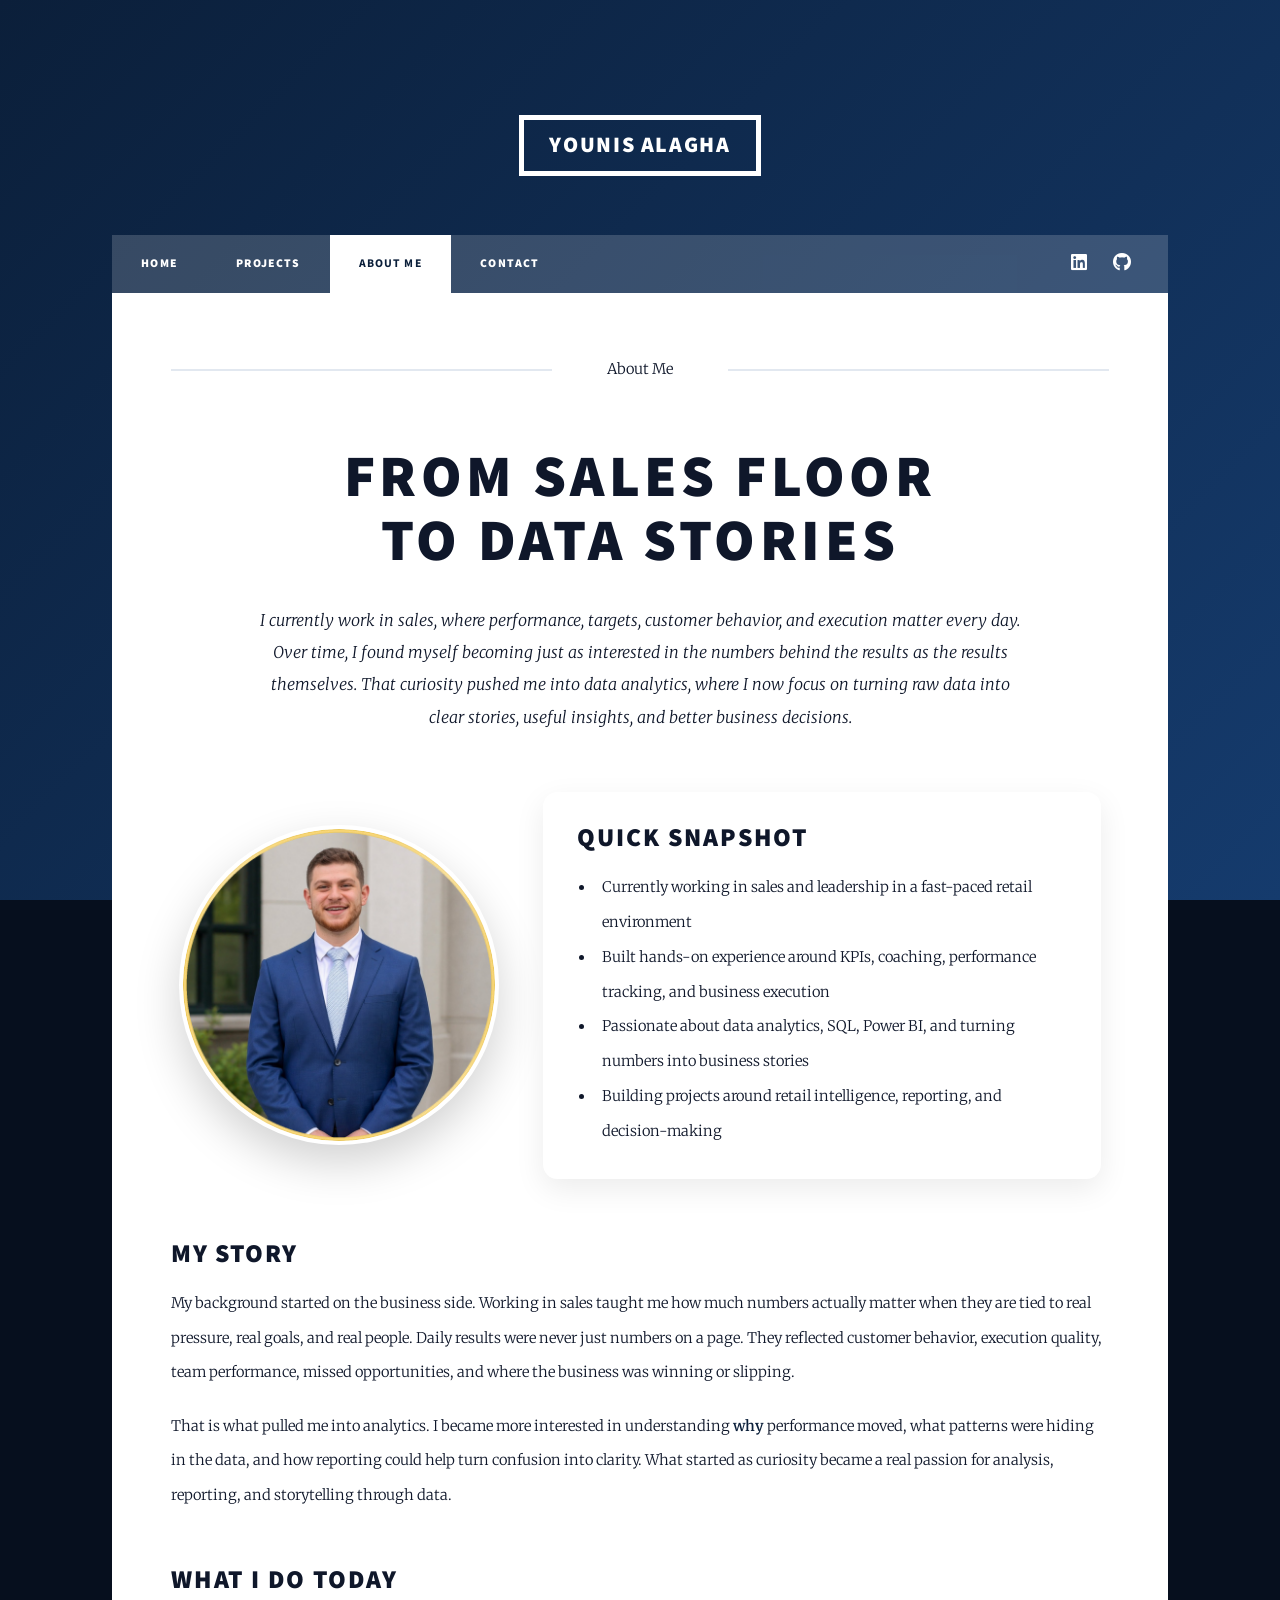
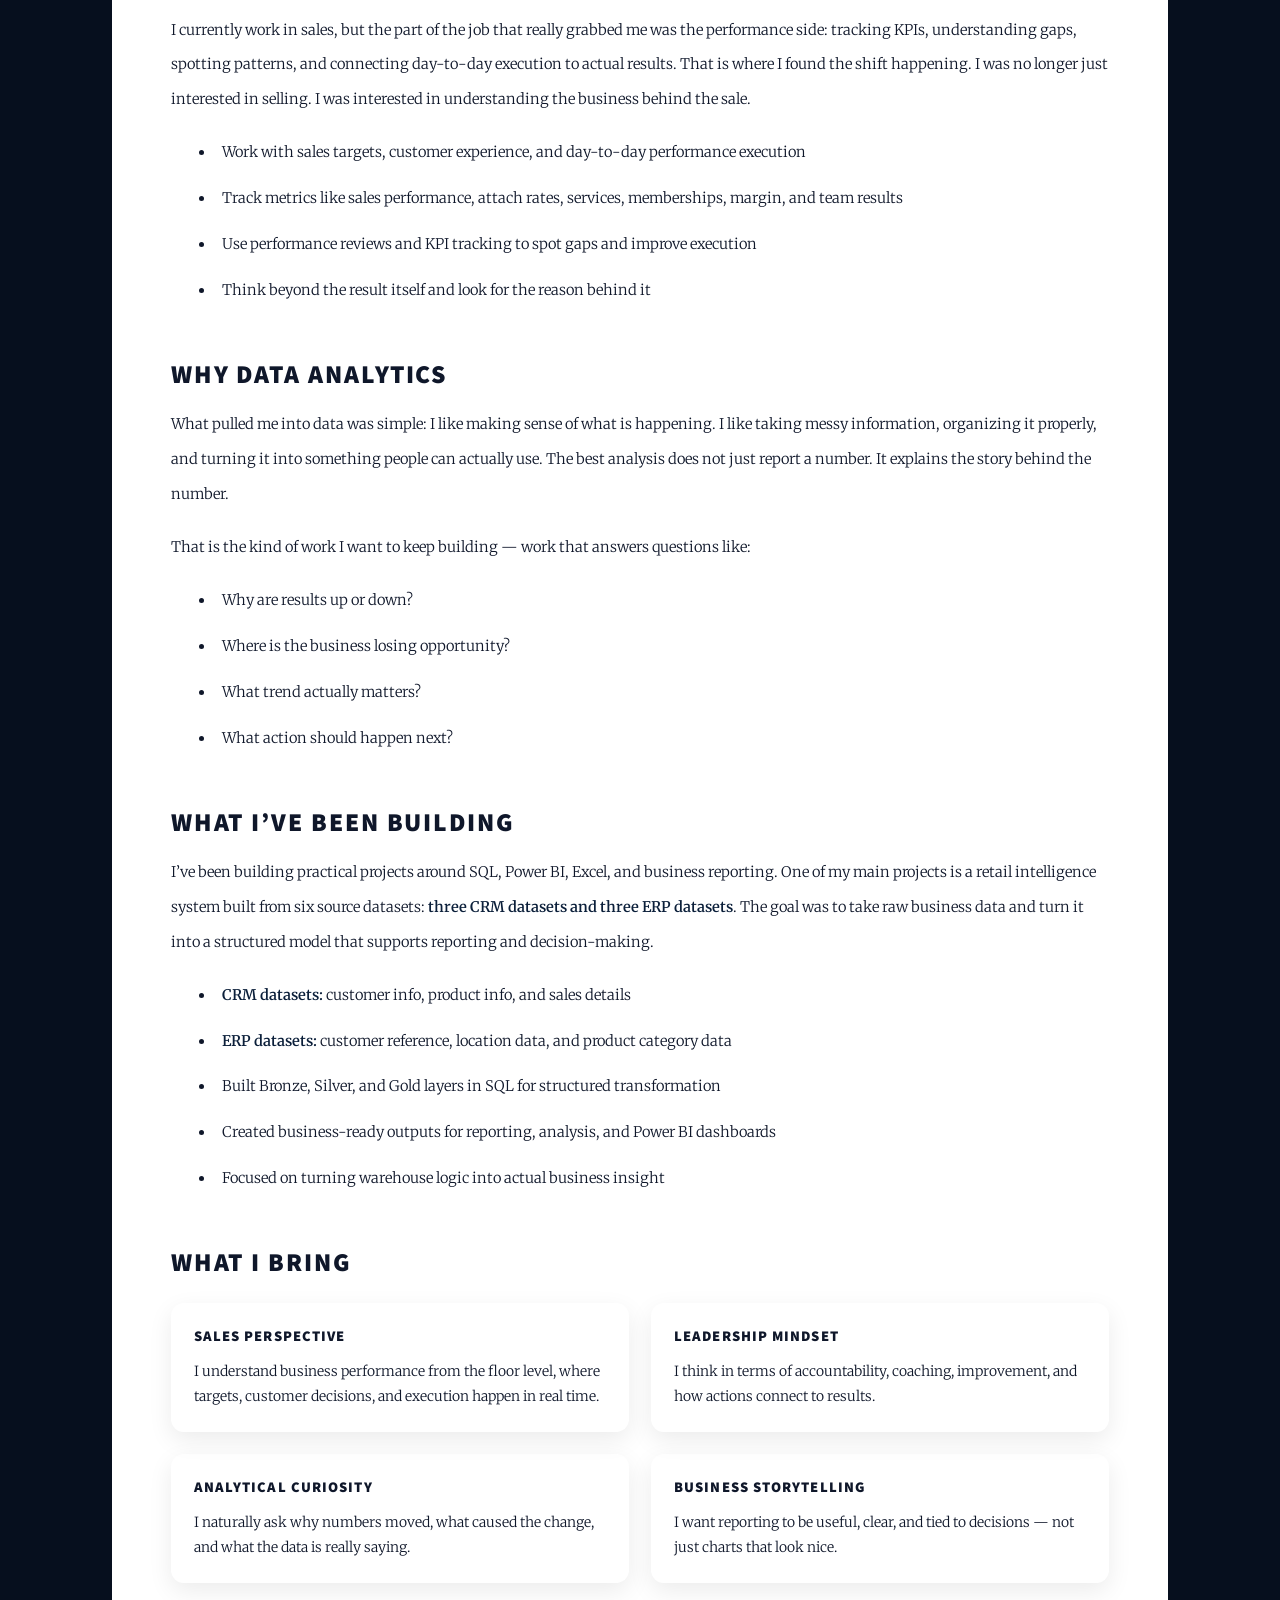
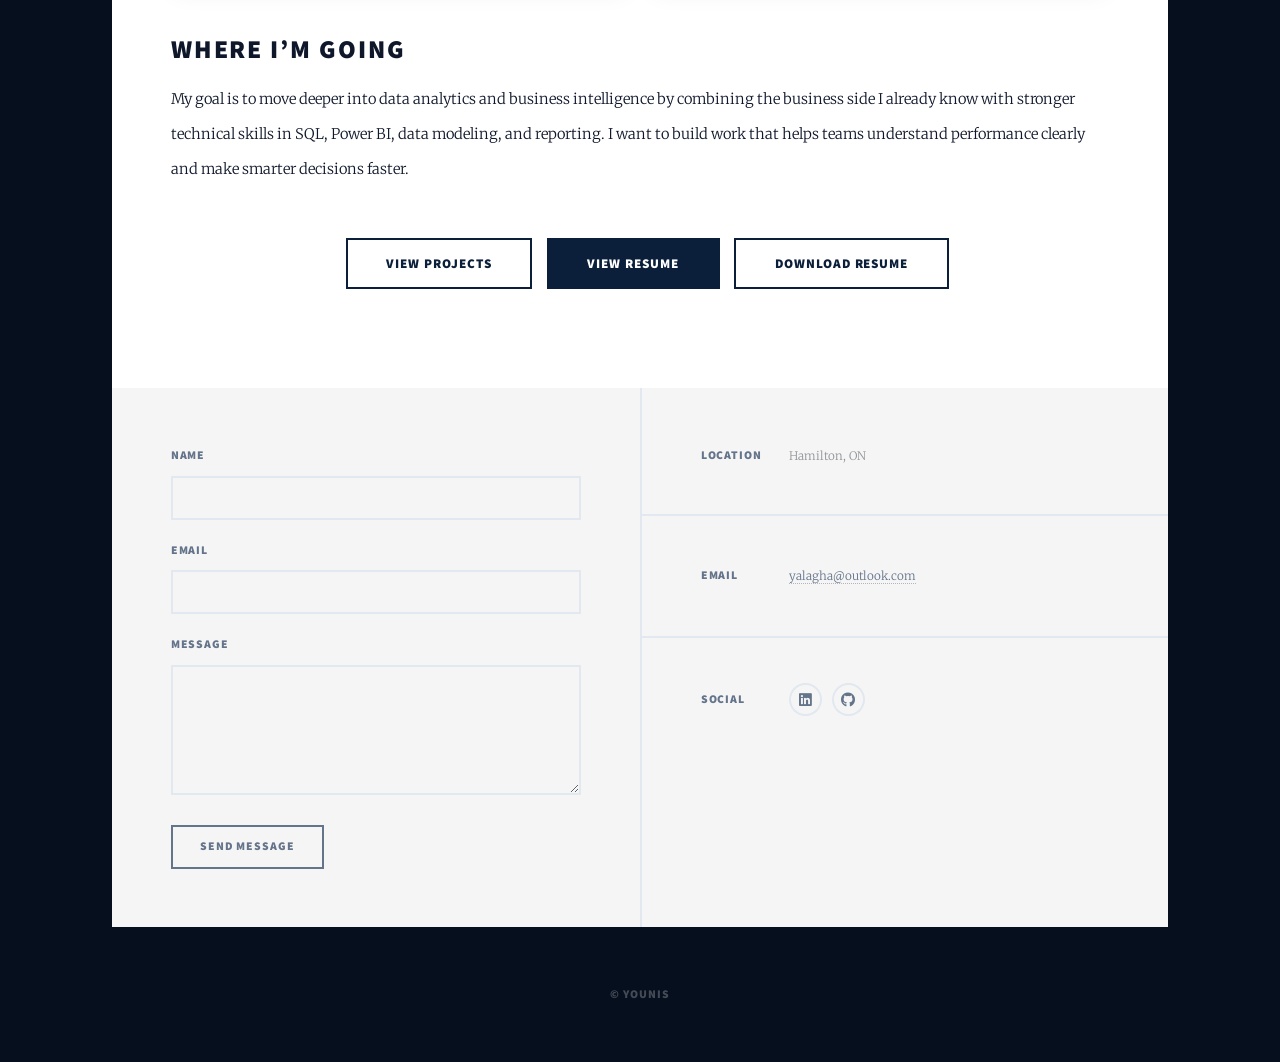
==== AboutMe.html @ 38b33bf0 "Add files via upload" ====
<!DOCTYPE HTML>
<html>
	<head>
		<title>About Me | Younis</title>
		<meta charset="utf-8" />
		<meta name="viewport" content="width=device-width, initial-scale=1, user-scalable=no" />
		<meta
			name="description"
			content="About Younis - sales professional and aspiring data analyst focused on turning business data into clear stories, insights, and decisions through SQL, Power BI, and Excel."
		/>
		<link rel="stylesheet" href="assets/css/main.css" />
		<noscript><link rel="stylesheet" href="assets/css/noscript.css" /></noscript>
	</head>
	<body class="is-preload">

		<div id="wrapper">

			<!-- Header -->
			<header id="header">
				<a href="index.html" class="logo">Younis Alagha</a>
			</header>

			<!-- Nav -->
			<nav id="nav">
				<ul class="links">
					<li><a href="index.html">Home</a></li>
					<li><a href="index.html#projects">Projects</a></li>
					<li class="active"><a href="AboutMe.html">About Me</a></li>
					<li><a href="elements.html">Contact</a></li>
				</ul>
				<ul class="icons">
					<li>
						<a href="https://www.linkedin.com/in/younis-alagha-60159526b" class="icon brands fa-linkedin" target="_blank" rel="noopener noreferrer">
							<span class="label">LinkedIn</span>
						</a>
					</li>
					<li>
						<a href="https://github.com/younis-alagha" class="icon brands fa-github" target="_blank" rel="noopener noreferrer">
							<span class="label">GitHub</span>
						</a>
					</li>
				</ul>
			</nav>

			<!-- Main -->
			<div id="main">

				<section class="post about-page">
					<header class="major">
						<span class="date">About Me</span>
						<h1>From Sales Floor<br /> to Data Stories</h1>
						<p>
							I currently work in sales, where performance, targets, customer behavior, and execution matter every day.
							Over time, I found myself becoming just as interested in the numbers behind the results as the results themselves.
							That curiosity pushed me into data analytics, where I now focus on turning raw data into clear stories, useful insights, and better business decisions.
						</p>
					</header>

					<div class="about-hero">
						<div class="about-photo">
							<img src="images/Personal.png" alt="Portrait of Younis" />
						</div>
						<div class="about-intro-card">
							<h2>Quick Snapshot</h2>
							<ul>
								<li>Currently working in sales and leadership in a fast-paced retail environment</li>
								<li>Built hands-on experience around KPIs, coaching, performance tracking, and business execution</li>
								<li>Passionate about data analytics, SQL, Power BI, and turning numbers into business stories</li>
								<li>Building projects around retail intelligence, reporting, and decision-making</li>
							</ul>
						</div>
					</div>

					<div class="project-content">

						<section class="about-section">
							<h2>My Story</h2>
							<p>
								My background started on the business side. Working in sales taught me how much numbers actually matter when they are tied to real pressure,
								real goals, and real people. Daily results were never just numbers on a page. They reflected customer behavior, execution quality,
								team performance, missed opportunities, and where the business was winning or slipping.
							</p>
							<p>
								That is what pulled me into analytics. I became more interested in understanding <strong>why</strong> performance moved,
								what patterns were hiding in the data, and how reporting could help turn confusion into clarity.
								What started as curiosity became a real passion for analysis, reporting, and storytelling through data.
							</p>
						</section>

						<section class="about-section">
							<h2>What I Do Today</h2>
							<p>
								I currently work in sales, but the part of the job that really grabbed me was the performance side:
								tracking KPIs, understanding gaps, spotting patterns, and connecting day-to-day execution to actual results.
								That is where I found the shift happening. I was no longer just interested in selling. I was interested in understanding the business behind the sale.
							</p>
							<ul>
								<li>Work with sales targets, customer experience, and day-to-day performance execution</li>
								<li>Track metrics like sales performance, attach rates, services, memberships, margin, and team results</li>
								<li>Use performance reviews and KPI tracking to spot gaps and improve execution</li>
								<li>Think beyond the result itself and look for the reason behind it</li>
							</ul>
						</section>

						<section class="about-section">
							<h2>Why Data Analytics</h2>
							<p>
								What pulled me into data was simple: I like making sense of what is happening.
								I like taking messy information, organizing it properly, and turning it into something people can actually use.
								The best analysis does not just report a number. It explains the story behind the number.
							</p>
							<p>
								That is the kind of work I want to keep building — work that answers questions like:
							</p>
							<ul>
								<li>Why are results up or down?</li>
								<li>Where is the business losing opportunity?</li>
								<li>What trend actually matters?</li>
								<li>What action should happen next?</li>
							</ul>
						</section>

						<section class="about-section">
							<h2>What I’ve Been Building</h2>
							<p>
								I’ve been building practical projects around SQL, Power BI, Excel, and business reporting.
								One of my main projects is a retail intelligence system built from six source datasets:
								<strong>three CRM datasets and three ERP datasets</strong>.
								The goal was to take raw business data and turn it into a structured model that supports reporting and decision-making.
							</p>
							<ul>
								<li><strong>CRM datasets:</strong> customer info, product info, and sales details</li>
								<li><strong>ERP datasets:</strong> customer reference, location data, and product category data</li>
								<li>Built Bronze, Silver, and Gold layers in SQL for structured transformation</li>
								<li>Created business-ready outputs for reporting, analysis, and Power BI dashboards</li>
								<li>Focused on turning warehouse logic into actual business insight</li>
							</ul>
						</section>

						<section class="about-section">
							<h2>What I Bring</h2>
							<div class="about-grid">
								<div class="about-card">
									<h3>Sales Perspective</h3>
									<p>
										I understand business performance from the floor level, where targets, customer decisions, and execution happen in real time.
									</p>
								</div>
								<div class="about-card">
									<h3>Leadership Mindset</h3>
									<p>
										I think in terms of accountability, coaching, improvement, and how actions connect to results.
									</p>
								</div>
								<div class="about-card">
									<h3>Analytical Curiosity</h3>
									<p>
										I naturally ask why numbers moved, what caused the change, and what the data is really saying.
									</p>
								</div>
								<div class="about-card">
									<h3>Business Storytelling</h3>
									<p>
										I want reporting to be useful, clear, and tied to decisions — not just charts that look nice.
									</p>
								</div>
							</div>
						</section>

						<section class="about-section">
							<h2>Where I’m Going</h2>
							<p>
								My goal is to move deeper into data analytics and business intelligence by combining the business side I already know with stronger technical skills in SQL,
								Power BI, data modeling, and reporting. I want to build work that helps teams understand performance clearly and make smarter decisions faster.
							</p>
						</section>

						<ul class="actions special">
							<li><a href="index.html#projects" class="button large">View Projects</a></li>
							<li><a href="assets/Younis Alagha Resume.pdf" class="button large primary" target="_blank" rel="noopener noreferrer">View Resume</a></li>
							<li><a href="assets/Younis Alagha Resume.pdf" class="button large" download="Younis Alagha Resume.pdf">Download Resume</a></li>
						</ul>
					</div>
				</section>

			</div>

			<!-- Footer -->
			<footer id="footer">
				<section>
					<form method="post" action="https://formspree.io/f/mkoqkweq">
						<div class="fields">
							<div class="field">
								<label for="name">Name</label>
								<input type="text" name="name" id="name" required />
							</div>
							<div class="field">
								<label for="email">Email</label>
								<input type="email" name="email" id="email" required />
							</div>
							<div class="field">
								<label for="message">Message</label>
								<textarea name="message" id="message" rows="3" required></textarea>
							</div>
						</div>
						<ul class="actions">
							<li><input type="submit" value="Send Message" /></li>
						</ul>
					</form>
				</section>

				<section class="split contact">
					<section class="alt">
						<h3>Location</h3>
						<p>Hamilton, ON</p>
					</section>
					<section>
						<h3>Email</h3>
						<p><a href="mailto:yalagha@outlook.com">yalagha@outlook.com</a></p>
					</section>
					<section>
						<h3>Social</h3>
						<ul class="icons alt">
							<li>
								<a href="https://www.linkedin.com/in/younis-alagha-60159526b" class="icon brands alt fa-linkedin" target="_blank" rel="noopener noreferrer">
									<span class="label">LinkedIn</span>
								</a>
							</li>
							<li>
								<a href="https://github.com/younis-alagha" class="icon brands alt fa-github" target="_blank" rel="noopener noreferrer">
									<span class="label">GitHub</span>
								</a>
							</li>
						</ul>
					</section>
				</section>
			</footer>

			<div id="copyright">
				<ul><li>&copy; Younis</li></ul>
			</div>

		</div>

		<script src="assets/js/jquery.min.js"></script>
		<script src="assets/js/jquery.scrollex.min.js"></script>
		<script src="assets/js/jquery.scrolly.min.js"></script>
		<script src="assets/js/browser.min.js"></script>
		<script src="assets/js/breakpoints.min.js"></script>
		<script src="assets/js/util.js"></script>
		<script src="assets/js/main.js"></script>

	</body>
</html
---- assets/css/main.css ----
@import url(fontawesome-all.min.css);
@import url("https://fonts.googleapis.com/css?family=Merriweather:300,700,300italic,700italic|Source+Sans+Pro:900");

/*
	Massively by HTML5 UP
	html5up.net | @ajlkn
	Free for personal and commercial use under the CCA 3.0 license (html5up.net/license)
*/

html, body, div, span, applet, object,
iframe, h1, h2, h3, h4, h5, h6, p, blockquote,
pre, a, abbr, acronym, address, big, cite,
code, del, dfn, em, img, ins, kbd, q, s, samp,
small, strike, strong, sub, sup, tt, var, b,
u, i, center, dl, dt, dd, ol, ul, li, fieldset,
form, label, legend, table, caption, tbody,
tfoot, thead, tr, th, td, article, aside,
canvas, details, embed, figure, figcaption,
footer, header, hgroup, menu, nav, output, ruby,
section, summary, time, mark, audio, video {
	margin: 0;
	padding: 0;
	border: 0;
	font-size: 100%;
	font: inherit;
	vertical-align: baseline;}

article, aside, details, figcaption, figure,
footer, header, hgroup, menu, nav, section {
	display: block;}

body {
	line-height: 1;
}

ol, ul {
	list-style: none;
}

blockquote, q {
	quotes: none;
}

	blockquote:before, blockquote:after, q:before, q:after {
		content: '';
		content: none;
	}

table {
	border-collapse: collapse;
	border-spacing: 0;
}

body {
	-webkit-text-size-adjust: none;
}

mark {
	background-color: transparent;
	color: inherit;
}

input::-moz-focus-inner {
	border: 0;
	padding: 0;
}

input, select, textarea {
	-moz-appearance: none;
	-webkit-appearance: none;
	-ms-appearance: none;
	appearance: none;
}

/* Basic */

	@-ms-viewport {
		width: device-width;
	}

	body {
		-ms-overflow-style: scrollbar;
	}

	@media screen and (max-width: 480px) {

		html, body {
			min-width: 320px;
		}

	}

	html {
		box-sizing: border-box;
	}

	*, *:before, *:after {
		box-sizing: inherit;
	}

	body {
		background-color: #060f1e;
	}

		body.is-preload *, body.is-preload *:before, body.is-preload *:after {
			-moz-animation: none !important;
			-webkit-animation: none !important;
			-ms-animation: none !important;
			animation: none !important;
			-moz-transition: none !important;
			-webkit-transition: none !important;
			-ms-transition: none !important;
			transition: none !important;
		}

/* Type */

	html {
		font-size: 16pt;
	}

		@media screen and (max-width: 1680px) {

			html {
				font-size: 12pt;
			}

		}

		@media screen and (max-width: 1280px) {

			html {
				font-size: 11pt;
			}

		}

		@media screen and (max-width: 360px) {

			html {
				font-size: 10pt;
			}

		}

	body {
		color: #0b1f3a;
	}

	body, input, select, textarea {
		font-family: "Merriweather", Georgia, serif;
		font-weight: 300;
		font-size: 1rem;
		line-height: 2.375;
	}

	a {
		-moz-transition: color 0.2s ease-in-out, background-color 0.2s ease-in-out, border-color 0.2s ease-in-out, box-shadow 0.2s ease-in-out;
		-webkit-transition: color 0.2s ease-in-out, background-color 0.2s ease-in-out, border-color 0.2s ease-in-out, box-shadow 0.2s ease-in-out;
		-ms-transition: color 0.2s ease-in-out, background-color 0.2s ease-in-out, border-color 0.2s ease-in-out, box-shadow 0.2s ease-in-out;
		transition: color 0.2s ease-in-out, background-color 0.2s ease-in-out, border-color 0.2s ease-in-out, box-shadow 0.2s ease-in-out;
		border-bottom: dotted 1px;
		text-decoration: none;
	}

		a:hover {
			border-bottom-color: transparent;
		}

	strong, b {
		font-weight: 600;
	}

	em, i {
		font-style: italic;
	}

	p {
		text-align: justify;
		margin: 0 0 2rem 0;
	}

	h1, h2, h3, h4, h5, h6 {
		font-family: "Source Sans Pro", Helvetica, sans-serif;
		font-weight: 900;
		line-height: 1.5;
		letter-spacing: 0.075em;
		text-transform: uppercase;
		margin: 0 0 1rem 0;
	}

		h1 a, h2 a, h3 a, h4 a, h5 a, h6 a {
			border-bottom: 0;
			color: inherit;
			text-decoration: none;
		}

	h1 {
		font-size: 4rem;
		line-height: 1.1;
		margin: 0 0 2rem 0;
	}

	h2 {
		font-size: 1.75rem;
		line-height: 1.3;
		margin: 0 0 1.5rem 0;
	}

	h3 {
		font-size: 1.25rem;
		margin: 0 0 1.5rem 0;
	}

	h4 {
		font-size: 1rem;
	}

	h5 {
		font-size: 0.9rem;
	}

	h6 {
		font-size: 0.8rem;
	}

	sub {
		font-size: 0.8rem;
		position: relative;
		top: 0.5rem;
	}

	sup {
		font-size: 0.8rem;
		position: relative;
		top: -0.5rem;
	}

	blockquote {
		border-left: solid 4px;
		font-style: italic;
		margin: 0 0 2rem 0;
		padding: 0.5rem 0 0.5rem 2rem;
	}

	code {
		border: solid 2px;
		font-family: "Courier New", monospace;
		font-size: 0.9rem;
		margin: 0 0.25rem;
		padding: 0.25rem 0.65rem;
	}

	pre {
		-webkit-overflow-scrolling: touch;
		font-family: "Courier New", monospace;
		font-size: 0.9rem;
		margin: 0 0 2rem 0;
	}

		pre code {
			display: block;
			line-height: 1.75;
			padding: 1rem 1.5rem;
			overflow-x: auto;
		}

	hr {
		border: 0;
		border-bottom: solid 2px;
		margin: 3rem 0;
	}

		hr.major {
			margin: 5rem 0;
		}

	.align-left {
		text-align: left;
	}

	.align-center {
		text-align: center;
	}

	.align-right {
		text-align: right;
	}

	input, select, textarea {
		color: #0b1f3a;
	}

	a {
		color: #0b1f3a;
		border-bottom-color: rgba(33, 41, 49, 0.5);
	}

		a:hover {
			border-bottom-color: transparent;
			color: #3a86ff !important;
		}

	strong, b {
		color: #0b1f3a;
	}

	h1, h2, h3, h4, h5, h6 {
		color: #0b1f3a;
	}

	blockquote {
		border-left-color: #e2e8f0;
	}

	code {
		background: rgba(220, 220, 220, 0.25);
		border-color: #e2e8f0;
	}

	hr {
		border-bottom-color: #e2e8f0;
	}

/* Row */

	.row {
		display: flex;
		flex-wrap: wrap;
		box-sizing: border-box;
		align-items: stretch;
	}

		.row > * {
			box-sizing: border-box;
		}

		.row.gtr-uniform > * > :last-child {
			margin-bottom: 0;
		}

		.row.aln-left {
			justify-content: flex-start;
		}

		.row.aln-center {
			justify-content: center;
		}

		.row.aln-right {
			justify-content: flex-end;
		}

		.row.aln-top {
			align-items: flex-start;
		}

		.row.aln-middle {
			align-items: center;
		}

		.row.aln-bottom {
			align-items: flex-end;
		}

		.row > .imp {
			order: -1;
		}

		.row > .col-1 {
			width: 8.33333%;
		}

		.row > .off-1 {
			margin-left: 8.33333%;
		}

		.row > .col-2 {
			width: 16.66667%;
		}

		.row > .off-2 {
			margin-left: 16.66667%;
		}

		.row > .col-3 {
			width: 25%;
		}

		.row > .off-3 {
			margin-left: 25%;
		}

		.row > .col-4 {
			width: 33.33333%;
		}

		.row > .off-4 {
			margin-left: 33.33333%;
		}

		.row > .col-5 {
			width: 41.66667%;
		}

		.row > .off-5 {
			margin-left: 41.66667%;
		}

		.row > .col-6 {
			width: 50%;
		}

		.row > .off-6 {
			margin-left: 50%;
		}

		.row > .col-7 {
			width: 58.33333%;
		}

		.row > .off-7 {
			margin-left: 58.33333%;
		}

		.row > .col-8 {
			width: 66.66667%;
		}

		.row > .off-8 {
			margin-left: 66.66667%;
		}

		.row > .col-9 {
			width: 75%;
		}

		.row > .off-9 {
			margin-left: 75%;
		}

		.row > .col-10 {
			width: 83.33333%;
		}

		.row > .off-10 {
			margin-left: 83.33333%;
		}

		.row > .col-11 {
			width: 91.66667%;
		}

		.row > .off-11 {
			margin-left: 91.66667%;
		}

		.row > .col-12 {
			width: 100%;
		}

		.row > .off-12 {
			margin-left: 100%;
		}

		.row.gtr-0 {
			margin-top: 0;
			margin-left: 0rem;
		}

			.row.gtr-0 > * {
				padding: 0 0 0 0rem;
			}

			.row.gtr-0.gtr-uniform {
				margin-top: 0rem;
			}

				.row.gtr-0.gtr-uniform > * {
					padding-top: 0rem;
				}

		.row.gtr-25 {
			margin-top: 0;
			margin-left: -0.375rem;
		}

			.row.gtr-25 > * {
				padding: 0 0 0 0.375rem;
			}

			.row.gtr-25.gtr-uniform {
				margin-top: -0.375rem;
			}

				.row.gtr-25.gtr-uniform > * {
					padding-top: 0.375rem;
				}

		.row.gtr-50 {
			margin-top: 0;
			margin-left: -0.75rem;
		}

			.row.gtr-50 > * {
				padding: 0 0 0 0.75rem;
			}

			.row.gtr-50.gtr-uniform {
				margin-top: -0.75rem;
			}

				.row.gtr-50.gtr-uniform > * {
					padding-top: 0.75rem;
				}

		.row {
			margin-top: 0;
			margin-left: -1.5rem;
		}

			.row > * {
				padding: 0 0 0 1.5rem;
			}

			.row.gtr-uniform {
				margin-top: -1.5rem;
			}

				.row.gtr-uniform > * {
					padding-top: 1.5rem;
				}

		.row.gtr-150 {
			margin-top: 0;
			margin-left: -2.25rem;
		}

			.row.gtr-150 > * {
				padding: 0 0 0 2.25rem;
			}

			.row.gtr-150.gtr-uniform {
				margin-top: -2.25rem;
			}

				.row.gtr-150.gtr-uniform > * {
					padding-top: 2.25rem;
				}

		.row.gtr-200 {
			margin-top: 0;
			margin-left: -3rem;
		}

			.row.gtr-200 > * {
				padding: 0 0 0 3rem;
			}

			.row.gtr-200.gtr-uniform {
				margin-top: -3rem;
			}

				.row.gtr-200.gtr-uniform > * {
					padding-top: 3rem;
				}

		@media screen and (max-width: 1680px) {

			.row {
				display: flex;
				flex-wrap: wrap;
				box-sizing: border-box;
				align-items: stretch;
			}

				.row > * {
					box-sizing: border-box;
				}

				.row.gtr-uniform > * > :last-child {
					margin-bottom: 0;
				}

				.row.aln-left {
					justify-content: flex-start;
				}

				.row.aln-center {
					justify-content: center;
				}

				.row.aln-right {
					justify-content: flex-end;
				}

				.row.aln-top {
					align-items: flex-start;
				}

				.row.aln-middle {
					align-items: center;
				}

				.row.aln-bottom {
					align-items: flex-end;
				}

				.row > .imp-xlarge {
					order: -1;
				}

				.row > .col-1-xlarge {
					width: 8.33333%;
				}

				.row > .off-1-xlarge {
					margin-left: 8.33333%;
				}

				.row > .col-2-xlarge {
					width: 16.66667%;
				}

				.row > .off-2-xlarge {
					margin-left: 16.66667%;
				}

				.row > .col-3-xlarge {
					width: 25%;
				}

				.row > .off-3-xlarge {
					margin-left: 25%;
				}

				.row > .col-4-xlarge {
					width: 33.33333%;
				}

				.row > .off-4-xlarge {
					margin-left: 33.33333%;
				}

				.row > .col-5-xlarge {
					width: 41.66667%;
				}

				.row > .off-5-xlarge {
					margin-left: 41.66667%;
				}

				.row > .col-6-xlarge {
					width: 50%;
				}

				.row > .off-6-xlarge {
					margin-left: 50%;
				}

				.row > .col-7-xlarge {
					width: 58.33333%;
				}

				.row > .off-7-xlarge {
					margin-left: 58.33333%;
				}

				.row > .col-8-xlarge {
					width: 66.66667%;
				}

				.row > .off-8-xlarge {
					margin-left: 66.66667%;
				}

				.row > .col-9-xlarge {
					width: 75%;
				}

				.row > .off-9-xlarge {
					margin-left: 75%;
				}

				.row > .col-10-xlarge {
					width: 83.33333%;
				}

				.row > .off-10-xlarge {
					margin-left: 83.33333%;
				}

				.row > .col-11-xlarge {
					width: 91.66667%;
				}

				.row > .off-11-xlarge {
					margin-left: 91.66667%;
				}

				.row > .col-12-xlarge {
					width: 100%;
				}

				.row > .off-12-xlarge {
					margin-left: 100%;
				}

				.row.gtr-0 {
					margin-top: 0;
					margin-left: 0rem;
				}

					.row.gtr-0 > * {
						padding: 0 0 0 0rem;
					}

					.row.gtr-0.gtr-uniform {
						margin-top: 0rem;
					}

						.row.gtr-0.gtr-uniform > * {
							padding-top: 0rem;
						}

				.row.gtr-25 {
					margin-top: 0;
					margin-left: -0.375rem;
				}

					.row.gtr-25 > * {
						padding: 0 0 0 0.375rem;
					}

					.row.gtr-25.gtr-uniform {
						margin-top: -0.375rem;
					}

						.row.gtr-25.gtr-uniform > * {
							padding-top: 0.375rem;
						}

				.row.gtr-50 {
					margin-top: 0;
					margin-left: -0.75rem;
				}

					.row.gtr-50 > * {
						padding: 0 0 0 0.75rem;
					}

					.row.gtr-50.gtr-uniform {
						margin-top: -0.75rem;
					}

						.row.gtr-50.gtr-uniform > * {
							padding-top: 0.75rem;
						}

				.row {
					margin-top: 0;
					margin-left: -1.5rem;
				}

					.row > * {
						padding: 0 0 0 1.5rem;
					}

					.row.gtr-uniform {
						margin-top: -1.5rem;
					}

						.row.gtr-uniform > * {
							padding-top: 1.5rem;
						}

				.row.gtr-150 {
					margin-top: 0;
					margin-left: -2.25rem;
				}

					.row.gtr-150 > * {
						padding: 0 0 0 2.25rem;
					}

					.row.gtr-150.gtr-uniform {
						margin-top: -2.25rem;
					}

						.row.gtr-150.gtr-uniform > * {
							padding-top: 2.25rem;
						}

				.row.gtr-200 {
					margin-top: 0;
					margin-left: -3rem;
				}

					.row.gtr-200 > * {
						padding: 0 0 0 3rem;
					}

					.row.gtr-200.gtr-uniform {
						margin-top: -3rem;
					}

						.row.gtr-200.gtr-uniform > * {
							padding-top: 3rem;
						}

		}

		@media screen and (max-width: 1280px) {

			.row {
				display: flex;
				flex-wrap: wrap;
				box-sizing: border-box;
				align-items: stretch;
			}

				.row > * {
					box-sizing: border-box;
				}

				.row.gtr-uniform > * > :last-child {
					margin-bottom: 0;
				}

				.row.aln-left {
					justify-content: flex-start;
				}

				.row.aln-center {
					justify-content: center;
				}

				.row.aln-right {
					justify-content: flex-end;
				}

				.row.aln-top {
					align-items: flex-start;
				}

				.row.aln-middle {
					align-items: center;
				}

				.row.aln-bottom {
					align-items: flex-end;
				}

				.row > .imp-large {
					order: -1;
				}

				.row > .col-1-large {
					width: 8.33333%;
				}

				.row > .off-1-large {
					margin-left: 8.33333%;
				}

				.row > .col-2-large {
					width: 16.66667%;
				}

				.row > .off-2-large {
					margin-left: 16.66667%;
				}

				.row > .col-3-large {
					width: 25%;
				}

				.row > .off-3-large {
					margin-left: 25%;
				}

				.row > .col-4-large {
					width: 33.33333%;
				}

				.row > .off-4-large {
					margin-left: 33.33333%;
				}

				.row > .col-5-large {
					width: 41.66667%;
				}

				.row > .off-5-large {
					margin-left: 41.66667%;
				}

				.row > .col-6-large {
					width: 50%;
				}

				.row > .off-6-large {
					margin-left: 50%;
				}

				.row > .col-7-large {
					width: 58.33333%;
				}

				.row > .off-7-large {
					margin-left: 58.33333%;
				}

				.row > .col-8-large {
					width: 66.66667%;
				}

				.row > .off-8-large {
					margin-left: 66.66667%;
				}

				.row > .col-9-large {
					width: 75%;
				}

				.row > .off-9-large {
					margin-left: 75%;
				}

				.row > .col-10-large {
					width: 83.33333%;
				}

				.row > .off-10-large {
					margin-left: 83.33333%;
				}

				.row > .col-11-large {
					width: 91.66667%;
				}

				.row > .off-11-large {
					margin-left: 91.66667%;
				}

				.row > .col-12-large {
					width: 100%;
				}

				.row > .off-12-large {
					margin-left: 100%;
				}

				.row.gtr-0 {
					margin-top: 0;
					margin-left: 0rem;
				}

					.row.gtr-0 > * {
						padding: 0 0 0 0rem;
					}

					.row.gtr-0.gtr-uniform {
						margin-top: 0rem;
					}

						.row.gtr-0.gtr-uniform > * {
							padding-top: 0rem;
						}

				.row.gtr-25 {
					margin-top: 0;
					margin-left: -0.375rem;
				}

					.row.gtr-25 > * {
						padding: 0 0 0 0.375rem;
					}

					.row.gtr-25.gtr-uniform {
						margin-top: -0.375rem;
					}

						.row.gtr-25.gtr-uniform > * {
							padding-top: 0.375rem;
						}

				.row.gtr-50 {
					margin-top: 0;
					margin-left: -0.75rem;
				}

					.row.gtr-50 > * {
						padding: 0 0 0 0.75rem;
					}

					.row.gtr-50.gtr-uniform {
						margin-top: -0.75rem;
					}

						.row.gtr-50.gtr-uniform > * {
							padding-top: 0.75rem;
						}

				.row {
					margin-top: 0;
					margin-left: -1.5rem;
				}

					.row > * {
						padding: 0 0 0 1.5rem;
					}

					.row.gtr-uniform {
						margin-top: -1.5rem;
					}

						.row.gtr-uniform > * {
							padding-top: 1.5rem;
						}

				.row.gtr-150 {
					margin-top: 0;
					margin-left: -2.25rem;
				}

					.row.gtr-150 > * {
						padding: 0 0 0 2.25rem;
					}

					.row.gtr-150.gtr-uniform {
						margin-top: -2.25rem;
					}

						.row.gtr-150.gtr-uniform > * {
							padding-top: 2.25rem;
						}

				.row.gtr-200 {
					margin-top: 0;
					margin-left: -3rem;
				}

					.row.gtr-200 > * {
						padding: 0 0 0 3rem;
					}

					.row.gtr-200.gtr-uniform {
						margin-top: -3rem;
					}

						.row.gtr-200.gtr-uniform > * {
							padding-top: 3rem;
						}

		}

		@media screen and (max-width: 980px) {

			.row {
				display: flex;
				flex-wrap: wrap;
				box-sizing: border-box;
				align-items: stretch;
			}

				.row > * {
					box-sizing: border-box;
				}

				.row.gtr-uniform > * > :last-child {
					margin-bottom: 0;
				}

				.row.aln-left {
					justify-content: flex-start;
				}

				.row.aln-center {
					justify-content: center;
				}

				.row.aln-right {
					justify-content: flex-end;
				}

				.row.aln-top {
					align-items: flex-start;
				}

				.row.aln-middle {
					align-items: center;
				}

				.row.aln-bottom {
					align-items: flex-end;
				}

				.row > .imp-medium {
					order: -1;
				}

				.row > .col-1-medium {
					width: 8.33333%;
				}

				.row > .off-1-medium {
					margin-left: 8.33333%;
				}

				.row > .col-2-medium {
					width: 16.66667%;
				}

				.row > .off-2-medium {
					margin-left: 16.66667%;
				}

				.row > .col-3-medium {
					width: 25%;
				}

				.row > .off-3-medium {
					margin-left: 25%;
				}

				.row > .col-4-medium {
					width: 33.33333%;
				}

				.row > .off-4-medium {
					margin-left: 33.33333%;
				}

				.row > .col-5-medium {
					width: 41.66667%;
				}

				.row > .off-5-medium {
					margin-left: 41.66667%;
				}

				.row > .col-6-medium {
					width: 50%;
				}

				.row > .off-6-medium {
					margin-left: 50%;
				}

				.row > .col-7-medium {
					width: 58.33333%;
				}

				.row > .off-7-medium {
					margin-left: 58.33333%;
				}

				.row > .col-8-medium {
					width: 66.66667%;
				}

				.row > .off-8-medium {
					margin-left: 66.66667%;
				}

				.row > .col-9-medium {
					width: 75%;
				}

				.row > .off-9-medium {
					margin-left: 75%;
				}

				.row > .col-10-medium {
					width: 83.33333%;
				}

				.row > .off-10-medium {
					margin-left: 83.33333%;
				}

				.row > .col-11-medium {
					width: 91.66667%;
				}

				.row > .off-11-medium {
					margin-left: 91.66667%;
				}

				.row > .col-12-medium {
					width: 100%;
				}

				.row > .off-12-medium {
					margin-left: 100%;
				}

				.row.gtr-0 {
					margin-top: 0;
					margin-left: 0rem;
				}

					.row.gtr-0 > * {
						padding: 0 0 0 0rem;
					}

					.row.gtr-0.gtr-uniform {
						margin-top: 0rem;
					}

						.row.gtr-0.gtr-uniform > * {
							padding-top: 0rem;
						}

				.row.gtr-25 {
					margin-top: 0;
					margin-left: -0.375rem;
				}

					.row.gtr-25 > * {
						padding: 0 0 0 0.375rem;
					}

					.row.gtr-25.gtr-uniform {
						margin-top: -0.375rem;
					}

						.row.gtr-25.gtr-uniform > * {
							padding-top: 0.375rem;
						}

				.row.gtr-50 {
					margin-top: 0;
					margin-left: -0.75rem;
				}

					.row.gtr-50 > * {
						padding: 0 0 0 0.75rem;
					}

					.row.gtr-50.gtr-uniform {
						margin-top: -0.75rem;
					}

						.row.gtr-50.gtr-uniform > * {
							padding-top: 0.75rem;
						}

				.row {
					margin-top: 0;
					margin-left: -1.5rem;
				}

					.row > * {
						padding: 0 0 0 1.5rem;
					}

					.row.gtr-uniform {
						margin-top: -1.5rem;
					}

						.row.gtr-uniform > * {
							padding-top: 1.5rem;
						}

				.row.gtr-150 {
					margin-top: 0;
					margin-left: -2.25rem;
				}

					.row.gtr-150 > * {
						padding: 0 0 0 2.25rem;
					}

					.row.gtr-150.gtr-uniform {
						margin-top: -2.25rem;
					}

						.row.gtr-150.gtr-uniform > * {
							padding-top: 2.25rem;
						}

				.row.gtr-200 {
					margin-top: 0;
					margin-left: -3rem;
				}

					.row.gtr-200 > * {
						padding: 0 0 0 3rem;
					}

					.row.gtr-200.gtr-uniform {
						margin-top: -3rem;
					}

						.row.gtr-200.gtr-uniform > * {
							padding-top: 3rem;
						}

		}

		@media screen and (max-width: 736px) {

			.row {
				display: flex;
				flex-wrap: wrap;
				box-sizing: border-box;
				align-items: stretch;
			}

				.row > * {
					box-sizing: border-box;
				}

				.row.gtr-uniform > * > :last-child {
					margin-bottom: 0;
				}

				.row.aln-left {
					justify-content: flex-start;
				}

				.row.aln-center {
					justify-content: center;
				}

				.row.aln-right {
					justify-content: flex-end;
				}

				.row.aln-top {
					align-items: flex-start;
				}

				.row.aln-middle {
					align-items: center;
				}

				.row.aln-bottom {
					align-items: flex-end;
				}

				.row > .imp-small {
					order: -1;
				}

				.row > .col-1-small {
					width: 8.33333%;
				}

				.row > .off-1-small {
					margin-left: 8.33333%;
				}

				.row > .col-2-small {
					width: 16.66667%;
				}

				.row > .off-2-small {
					margin-left: 16.66667%;
				}

				.row > .col-3-small {
					width: 25%;
				}

				.row > .off-3-small {
					margin-left: 25%;
				}

				.row > .col-4-small {
					width: 33.33333%;
				}

				.row > .off-4-small {
					margin-left: 33.33333%;
				}

				.row > .col-5-small {
					width: 41.66667%;
				}

				.row > .off-5-small {
					margin-left: 41.66667%;
				}

				.row > .col-6-small {
					width: 50%;
				}

				.row > .off-6-small {
					margin-left: 50%;
				}

				.row > .col-7-small {
					width: 58.33333%;
				}

				.row > .off-7-small {
					margin-left: 58.33333%;
				}

				.row > .col-8-small {
					width: 66.66667%;
				}

				.row > .off-8-small {
					margin-left: 66.66667%;
				}

				.row > .col-9-small {
					width: 75%;
				}

				.row > .off-9-small {
					margin-left: 75%;
				}

				.row > .col-10-small {
					width: 83.33333%;
				}

				.row > .off-10-small {
					margin-left: 83.33333%;
				}

				.row > .col-11-small {
					width: 91.66667%;
				}

				.row > .off-11-small {
					margin-left: 91.66667%;
				}

				.row > .col-12-small {
					width: 100%;
				}

				.row > .off-12-small {
					margin-left: 100%;
				}

				.row.gtr-0 {
					margin-top: 0;
					margin-left: 0rem;
				}

					.row.gtr-0 > * {
						padding: 0 0 0 0rem;
					}

					.row.gtr-0.gtr-uniform {
						margin-top: 0rem;
					}

						.row.gtr-0.gtr-uniform > * {
							padding-top: 0rem;
						}

				.row.gtr-25 {
					margin-top: 0;
					margin-left: -0.375rem;
				}

					.row.gtr-25 > * {
						padding: 0 0 0 0.375rem;
					}

					.row.gtr-25.gtr-uniform {
						margin-top: -0.375rem;
					}

						.row.gtr-25.gtr-uniform > * {
							padding-top: 0.375rem;
						}

				.row.gtr-50 {
					margin-top: 0;
					margin-left: -0.75rem;
				}

					.row.gtr-50 > * {
						padding: 0 0 0 0.75rem;
					}

					.row.gtr-50.gtr-uniform {
						margin-top: -0.75rem;
					}

						.row.gtr-50.gtr-uniform > * {
							padding-top: 0.75rem;
						}

				.row {
					margin-top: 0;
					margin-left: -1.5rem;
				}

					.row > * {
						padding: 0 0 0 1.5rem;
					}

					.row.gtr-uniform {
						margin-top: -1.5rem;
					}

						.row.gtr-uniform > * {
							padding-top: 1.5rem;
						}

				.row.gtr-150 {
					margin-top: 0;
					margin-left: -2.25rem;
				}

					.row.gtr-150 > * {
						padding: 0 0 0 2.25rem;
					}

					.row.gtr-150.gtr-uniform {
						margin-top: -2.25rem;
					}

						.row.gtr-150.gtr-uniform > * {
							padding-top: 2.25rem;
						}

				.row.gtr-200 {
					margin-top: 0;
					margin-left: -3rem;
				}

					.row.gtr-200 > * {
						padding: 0 0 0 3rem;
					}

					.row.gtr-200.gtr-uniform {
						margin-top: -3rem;
					}

						.row.gtr-200.gtr-uniform > * {
							padding-top: 3rem;
						}

		}

		@media screen and (max-width: 480px) {

			.row {
				display: flex;
				flex-wrap: wrap;
				box-sizing: border-box;
				align-items: stretch;
			}

				.row > * {
					box-sizing: border-box;
				}

				.row.gtr-uniform > * > :last-child {
					margin-bottom: 0;
				}

				.row.aln-left {
					justify-content: flex-start;
				}

				.row.aln-center {
					justify-content: center;
				}

				.row.aln-right {
					justify-content: flex-end;
				}

				.row.aln-top {
					align-items: flex-start;
				}

				.row.aln-middle {
					align-items: center;
				}

				.row.aln-bottom {
					align-items: flex-end;
				}

				.row > .imp-xsmall {
					order: -1;
				}

				.row > .col-1-xsmall {
					width: 8.33333%;
				}

				.row > .off-1-xsmall {
					margin-left: 8.33333%;
				}

				.row > .col-2-xsmall {
					width: 16.66667%;
				}

				.row > .off-2-xsmall {
					margin-left: 16.66667%;
				}

				.row > .col-3-xsmall {
					width: 25%;
				}

				.row > .off-3-xsmall {
					margin-left: 25%;
				}

				.row > .col-4-xsmall {
					width: 33.33333%;
				}

				.row > .off-4-xsmall {
					margin-left: 33.33333%;
				}

				.row > .col-5-xsmall {
					width: 41.66667%;
				}

				.row > .off-5-xsmall {
					margin-left: 41.66667%;
				}

				.row > .col-6-xsmall {
					width: 50%;
				}

				.row > .off-6-xsmall {
					margin-left: 50%;
				}

				.row > .col-7-xsmall {
					width: 58.33333%;
				}

				.row > .off-7-xsmall {
					margin-left: 58.33333%;
				}

				.row > .col-8-xsmall {
					width: 66.66667%;
				}

				.row > .off-8-xsmall {
					margin-left: 66.66667%;
				}

				.row > .col-9-xsmall {
					width: 75%;
				}

				.row > .off-9-xsmall {
					margin-left: 75%;
				}

				.row > .col-10-xsmall {
					width: 83.33333%;
				}

				.row > .off-10-xsmall {
					margin-left: 83.33333%;
				}

				.row > .col-11-xsmall {
					width: 91.66667%;
				}

				.row > .off-11-xsmall {
					margin-left: 91.66667%;
				}

				.row > .col-12-xsmall {
					width: 100%;
				}

				.row > .off-12-xsmall {
					margin-left: 100%;
				}

				.row.gtr-0 {
					margin-top: 0;
					margin-left: 0rem;
				}

					.row.gtr-0 > * {
						padding: 0 0 0 0rem;
					}

					.row.gtr-0.gtr-uniform {
						margin-top: 0rem;
					}

						.row.gtr-0.gtr-uniform > * {
							padding-top: 0rem;
						}

				.row.gtr-25 {
					margin-top: 0;
					margin-left: -0.375rem;
				}

					.row.gtr-25 > * {
						padding: 0 0 0 0.375rem;
					}

					.row.gtr-25.gtr-uniform {
						margin-top: -0.375rem;
					}

						.row.gtr-25.gtr-uniform > * {
							padding-top: 0.375rem;
						}

				.row.gtr-50 {
					margin-top: 0;
					margin-left: -0.75rem;
				}

					.row.gtr-50 > * {
						padding: 0 0 0 0.75rem;
					}

					.row.gtr-50.gtr-uniform {
						margin-top: -0.75rem;
					}

						.row.gtr-50.gtr-uniform > * {
							padding-top: 0.75rem;
						}

				.row {
					margin-top: 0;
					margin-left: -1.5rem;
				}

					.row > * {
						padding: 0 0 0 1.5rem;
					}

					.row.gtr-uniform {
						margin-top: -1.5rem;
					}

						.row.gtr-uniform > * {
							padding-top: 1.5rem;
						}

				.row.gtr-150 {
					margin-top: 0;
					margin-left: -2.25rem;
				}

					.row.gtr-150 > * {
						padding: 0 0 0 2.25rem;
					}

					.row.gtr-150.gtr-uniform {
						margin-top: -2.25rem;
					}

						.row.gtr-150.gtr-uniform > * {
							padding-top: 2.25rem;
						}

				.row.gtr-200 {
					margin-top: 0;
					margin-left: -3rem;
				}

					.row.gtr-200 > * {
						padding: 0 0 0 3rem;
					}

					.row.gtr-200.gtr-uniform {
						margin-top: -3rem;
					}

						.row.gtr-200.gtr-uniform > * {
							padding-top: 3rem;
						}

		}

		@media screen and (max-width: 360px) {

			.row {
				display: flex;
				flex-wrap: wrap;
				box-sizing: border-box;
				align-items: stretch;
			}

				.row > * {
					box-sizing: border-box;
				}

				.row.gtr-uniform > * > :last-child {
					margin-bottom: 0;
				}

				.row.aln-left {
					justify-content: flex-start;
				}

				.row.aln-center {
					justify-content: center;
				}

				.row.aln-right {
					justify-content: flex-end;
				}

				.row.aln-top {
					align-items: flex-start;
				}

				.row.aln-middle {
					align-items: center;
				}

				.row.aln-bottom {
					align-items: flex-end;
				}

				.row > .imp-xxsmall {
					order: -1;
				}

				.row > .col-1-xxsmall {
					width: 8.33333%;
				}

				.row > .off-1-xxsmall {
					margin-left: 8.33333%;
				}

				.row > .col-2-xxsmall {
					width: 16.66667%;
				}

				.row > .off-2-xxsmall {
					margin-left: 16.66667%;
				}

				.row > .col-3-xxsmall {
					width: 25%;
				}

				.row > .off-3-xxsmall {
					margin-left: 25%;
				}

				.row > .col-4-xxsmall {
					width: 33.33333%;
				}

				.row > .off-4-xxsmall {
					margin-left: 33.33333%;
				}

				.row > .col-5-xxsmall {
					width: 41.66667%;
				}

				.row > .off-5-xxsmall {
					margin-left: 41.66667%;
				}

				.row > .col-6-xxsmall {
					width: 50%;
				}

				.row > .off-6-xxsmall {
					margin-left: 50%;
				}

				.row > .col-7-xxsmall {
					width: 58.33333%;
				}

				.row > .off-7-xxsmall {
					margin-left: 58.33333%;
				}

				.row > .col-8-xxsmall {
					width: 66.66667%;
				}

				.row > .off-8-xxsmall {
					margin-left: 66.66667%;
				}

				.row > .col-9-xxsmall {
					width: 75%;
				}

				.row > .off-9-xxsmall {
					margin-left: 75%;
				}

				.row > .col-10-xxsmall {
					width: 83.33333%;
				}

				.row > .off-10-xxsmall {
					margin-left: 83.33333%;
				}

				.row > .col-11-xxsmall {
					width: 91.66667%;
				}

				.row > .off-11-xxsmall {
					margin-left: 91.66667%;
				}

				.row > .col-12-xxsmall {
					width: 100%;
				}

				.row > .off-12-xxsmall {
					margin-left: 100%;
				}

				.row.gtr-0 {
					margin-top: 0;
					margin-left: 0rem;
				}

					.row.gtr-0 > * {
						padding: 0 0 0 0rem;
					}

					.row.gtr-0.gtr-uniform {
						margin-top: 0rem;
					}

						.row.gtr-0.gtr-uniform > * {
							padding-top: 0rem;
						}

				.row.gtr-25 {
					margin-top: 0;
					margin-left: -0.375rem;
				}

					.row.gtr-25 > * {
						padding: 0 0 0 0.375rem;
					}

					.row.gtr-25.gtr-uniform {
						margin-top: -0.375rem;
					}

						.row.gtr-25.gtr-uniform > * {
							padding-top: 0.375rem;
						}

				.row.gtr-50 {
					margin-top: 0;
					margin-left: -0.75rem;
				}

					.row.gtr-50 > * {
						padding: 0 0 0 0.75rem;
					}

					.row.gtr-50.gtr-uniform {
						margin-top: -0.75rem;
					}

						.row.gtr-50.gtr-uniform > * {
							padding-top: 0.75rem;
						}

				.row {
					margin-top: 0;
					margin-left: -1.5rem;
				}

					.row > * {
						padding: 0 0 0 1.5rem;
					}

					.row.gtr-uniform {
						margin-top: -1.5rem;
					}

						.row.gtr-uniform > * {
							padding-top: 1.5rem;
						}

				.row.gtr-150 {
					margin-top: 0;
					margin-left: -2.25rem;
				}

					.row.gtr-150 > * {
						padding: 0 0 0 2.25rem;
					}

					.row.gtr-150.gtr-uniform {
						margin-top: -2.25rem;
					}

						.row.gtr-150.gtr-uniform > * {
							padding-top: 2.25rem;
						}

				.row.gtr-200 {
					margin-top: 0;
					margin-left: -3rem;
				}

					.row.gtr-200 > * {
						padding: 0 0 0 3rem;
					}

					.row.gtr-200.gtr-uniform {
						margin-top: -3rem;
					}

						.row.gtr-200.gtr-uniform > * {
							padding-top: 3rem;
						}

		}

/* Box */

	.box {
		border: solid 2px;
		margin-bottom: 2rem;
		padding: 1.5rem;
	}

		.box > :last-child,
		.box > :last-child > :last-child,
		.box > :last-child > :last-child > :last-child {
			margin-bottom: 0;
		}

		.box.alt {
			border: 0;
			border-radius: 0;
			padding: 0;
		}

	.box {
		border-color: #e2e8f0;
	}

/* Button */

	input[type="submit"],
	input[type="reset"],
	input[type="button"],
	button,
	.button {
		-moz-appearance: none;
		-webkit-appearance: none;
		-ms-appearance: none;
		appearance: none;
		-moz-transition: background-color 0.2s ease-in-out, box-shadow 0.2s ease-in-out, color 0.2s ease-in-out;
		-webkit-transition: background-color 0.2s ease-in-out, box-shadow 0.2s ease-in-out, color 0.2s ease-in-out;
		-ms-transition: background-color 0.2s ease-in-out, box-shadow 0.2s ease-in-out, color 0.2s ease-in-out;
		transition: background-color 0.2s ease-in-out, box-shadow 0.2s ease-in-out, color 0.2s ease-in-out;
		border: 0;
		border-radius: 0;
		cursor: pointer;
		display: inline-block;
		font-family: "Source Sans Pro", Helvetica, sans-serif;
		font-size: 0.8rem;
		font-weight: 900;
		letter-spacing: 0.075em;
		height: 3rem;
		line-height: 3rem;
		padding: 0 2rem;
		text-align: center;
		text-decoration: none;
		text-transform: uppercase;
		white-space: nowrap;
	}

		input[type="submit"].icon:before,
		input[type="reset"].icon:before,
		input[type="button"].icon:before,
		button.icon:before,
		.button.icon:before {
			margin-right: 0.5rem;
		}

		input[type="submit"].icon.solo,
		input[type="reset"].icon.solo,
		input[type="button"].icon.solo,
		button.icon.solo,
		.button.icon.solo {
			position: relative;
			width: 4rem;
			height: 4rem;
			line-height: 4rem;
			border-radius: 4rem;
			text-indent: 4rem;
			overflow: hidden;
			padding: 0;
			white-space: nowrap;
		}

			input[type="submit"].icon.solo:before,
			input[type="reset"].icon.solo:before,
			input[type="button"].icon.solo:before,
			button.icon.solo:before,
			.button.icon.solo:before {
				position: absolute;
				display: block;
				top: 0;
				left: 0;
				width: inherit;
				height: inherit;
				line-height: inherit;
				font-size: 1.25rem;
				margin-right: 0;
				text-align: center;
				text-indent: 0;
			}

		input[type="submit"].fit,
		input[type="reset"].fit,
		input[type="button"].fit,
		button.fit,
		.button.fit {
			width: 100%;
		}

		input[type="submit"].small,
		input[type="reset"].small,
		input[type="button"].small,
		button.small,
		.button.small {
			font-size: 0.7rem;
			height: 2.5rem;
			line-height: 2.5rem;
			padding: 0 1.5rem;
		}

		input[type="submit"].large,
		input[type="reset"].large,
		input[type="button"].large,
		button.large,
		.button.large {
			font-size: 0.9rem;
			height: 3.5rem;
			line-height: 3.5rem;
			padding: 0 2.75rem;
		}

		@media screen and (max-width: 980px) {

			input[type="submit"],
			input[type="reset"],
			input[type="button"],
			button,
			.button {
				font-size: 0.9rem;
				height: 3.25rem;
				line-height: 3.25rem;
			}

				input[type="submit"].large,
				input[type="reset"].large,
				input[type="button"].large,
				button.large,
				.button.large {
					font-size: 1rem;
					height: 3.75rem;
					line-height: 3.75rem;
				}

		}

		input[type="submit"].disabled, input[type="submit"]:disabled,
		input[type="reset"].disabled,
		input[type="reset"]:disabled,
		input[type="button"].disabled,
		input[type="button"]:disabled,
		button.disabled,
		button:disabled,
		.button.disabled,
		.button:disabled {
			pointer-events: none;
			opacity: 0.25;
		}

	input[type="submit"],
	input[type="reset"],
	input[type="button"],
	button,
	.button {
		background-color: transparent;
		box-shadow: inset 0 0 0 2px #0b1f3a;
		color: #0b1f3a !important;
	}

		input[type="submit"]:hover,
		input[type="reset"]:hover,
		input[type="button"]:hover,
		button:hover,
		.button:hover {
			box-shadow: inset 0 0 0 2px #3a86ff;
			color: #3a86ff !important;
		}

		input[type="submit"].primary,
		input[type="reset"].primary,
		input[type="button"].primary,
		button.primary,
		.button.primary {
			background-color: #0b1f3a;
			box-shadow: none;
			color: #ffffff !important;
		}

			input[type="submit"].primary:hover,
			input[type="reset"].primary:hover,
			input[type="button"].primary:hover,
			button.primary:hover,
			.button.primary:hover {
				background-color: #3a86ff;
			}

/* Form */

	form {
		margin: 0 0 2rem 0;
	}

		form > :last-child {
			margin-bottom: 0;
		}

		form > .fields {
			display: -moz-flex;
			display: -webkit-flex;
			display: -ms-flex;
			display: flex;
			-moz-flex-wrap: wrap;
			-webkit-flex-wrap: wrap;
			-ms-flex-wrap: wrap;
			flex-wrap: wrap;
			width: calc(100% + 3rem);
			margin: -1.5rem 0 2rem -1.5rem;
		}

			form > .fields > .field {
				-moz-flex-grow: 0;
				-webkit-flex-grow: 0;
				-ms-flex-grow: 0;
				flex-grow: 0;
				-moz-flex-shrink: 0;
				-webkit-flex-shrink: 0;
				-ms-flex-shrink: 0;
				flex-shrink: 0;
				padding: 1.5rem 0 0 1.5rem;
				width: calc(100% - 1.5rem);
			}

				form > .fields > .field.half {
					width: calc(50% - 0.75rem);
				}

				form > .fields > .field.third {
					width: calc(100%/3 - 0.5rem);
				}

				form > .fields > .field.quarter {
					width: calc(25% - 0.375rem);
				}

		@media screen and (max-width: 480px) {

			form > .fields {
				width: calc(100% + 3rem);
				margin: -1.5rem 0 2rem -1.5rem;
			}

				form > .fields > .field {
					padding: 1.5rem 0 0 1.5rem;
					width: calc(100% - 1.5rem);
				}

					form > .fields > .field.half {
						width: calc(100% - 1.5rem);
					}

					form > .fields > .field.third {
						width: calc(100% - 1.5rem);
					}

					form > .fields > .field.quarter {
						width: calc(100% - 1.5rem);
					}

		}

	label {
		display: block;
		font-family: "Source Sans Pro", Helvetica, sans-serif;
		font-weight: 900;
		line-height: 1.5;
		letter-spacing: 0.075em;
		font-size: 0.8rem;
		text-transform: uppercase;
		margin: 0 0 0.75rem 0;
	}

		@media screen and (max-width: 980px) {

			label {
				font-size: 0.9rem;
			}

		}

	input[type="text"],
	input[type="password"],
	input[type="email"],
	select,
	textarea {
		-moz-appearance: none;
		-webkit-appearance: none;
		-ms-appearance: none;
		appearance: none;
		background: transparent;
		border-radius: 0;
		border: solid 2px;
		color: inherit;
		display: block;
		outline: 0;
		padding: 0 1rem;
		text-decoration: none;
		width: 100%;
	}

		input[type="text"]:invalid,
		input[type="password"]:invalid,
		input[type="email"]:invalid,
		select:invalid,
		textarea:invalid {
			box-shadow: none;
		}

	select {
		background-size: 1.25rem;
		background-repeat: no-repeat;
		background-position: calc(100% - 1rem) center;
		height: 3rem;
		padding-right: 3rem;
		text-overflow: ellipsis;
	}

		select:focus::-ms-value {
			background-color: transparent;
		}

		select::-ms-expand {
			display: none;
		}

	input[type="text"],
	input[type="password"],
	input[type="email"],
	select {
		height: 3rem;
	}

	textarea {
		padding: 0.75rem 1rem;
	}

	input[type="checkbox"],
	input[type="radio"] {
		-moz-appearance: none;
		-webkit-appearance: none;
		-ms-appearance: none;
		appearance: none;
		display: block;
		float: left;
		margin-right: -2rem;
		opacity: 0;
		width: 1rem;
		z-index: -1;
	}

		input[type="checkbox"] + label,
		input[type="radio"] + label {
			text-decoration: none;
			cursor: pointer;
			display: inline-block;
			font-size: 1rem;
			letter-spacing: 0;
			font-family: "Merriweather", Georgia, serif;
			text-transform: none;
			font-weight: 300;
			padding-left: 2.8rem;
			padding-right: 1rem;
			position: relative;
		}

			input[type="checkbox"] + label:before,
			input[type="radio"] + label:before {
				-moz-osx-font-smoothing: grayscale;
				-webkit-font-smoothing: antialiased;
				display: inline-block;
				font-style: normal;
				font-variant: normal;
				text-rendering: auto;
				line-height: 1;
				text-transform: none !important;
				font-family: 'Font Awesome 5 Free';
				font-weight: 900;
			}

			input[type="checkbox"] + label:before,
			input[type="radio"] + label:before {
				border-radius: 0;
				border: solid 2px;
				content: '';
				display: inline-block;
				font-size: 0.8rem;
				height: 1.8rem;
				left: 0;
				line-height: 1.65rem;
				position: absolute;
				text-align: center;
				top: -0.125rem;
				width: 1.8rem;
			}

		input[type="checkbox"]:checked + label:before,
		input[type="radio"]:checked + label:before {
			content: '\f00c';
		}

	input[type="checkbox"] + label:before {
		border-radius: 0;
	}

	input[type="radio"] + label:before {
		border-radius: 100%;
	}

	::-webkit-input-placeholder {
		opacity: 1.0;
	}

	:-moz-placeholder {
		opacity: 1.0;
	}

	::-moz-placeholder {
		opacity: 1.0;
	}

	:-ms-input-placeholder {
		opacity: 1.0;
	}

	label {
		color: #0b1f3a;
	}

	input[type="text"],
	input[type="password"],
	input[type="email"],
	select,
	textarea {
		border-color: #e2e8f0;
	}

		input[type="text"]:focus,
		input[type="password"]:focus,
		input[type="email"]:focus,
		select:focus,
		textarea:focus {
			border-color: #3a86ff;
		}

	select {
		background-image: url("data:image/svg+xml;charset=utf8,%3Csvg xmlns='http://www.w3.org/2000/svg' width='40' height='40' preserveAspectRatio='none' viewBox='0 0 40 40'%3E%3Cpath d='M9.4,12.3l10.4,10.4l10.4-10.4c0.2-0.2,0.5-0.4,0.9-0.4c0.3,0,0.6,0.1,0.9,0.4l3.3,3.3c0.2,0.2,0.4,0.5,0.4,0.9 c0,0.4-0.1,0.6-0.4,0.9L20.7,31.9c-0.2,0.2-0.5,0.4-0.9,0.4c-0.3,0-0.6-0.1-0.9-0.4L4.3,17.3c-0.2-0.2-0.4-0.5-0.4-0.9 c0-0.4,0.1-0.6,0.4-0.9l3.3-3.3c0.2-0.2,0.5-0.4,0.9-0.4S9.1,12.1,9.4,12.3z' fill='%23eeeeee' /%3E%3C/svg%3E");
	}

		select option {
			background-color: #ffffff;
			color: #0b1f3a;
		}

	.select-wrapper:before {
		color: #e2e8f0;
	}

	input[type="checkbox"] + label,
	input[type="radio"] + label {
		color: #0b1f3a;
	}

		input[type="checkbox"] + label:before,
		input[type="radio"] + label:before {
			border-color: #e2e8f0;
		}

	input[type="checkbox"]:checked + label:before,
	input[type="radio"]:checked + label:before {
		background-color: #0b1f3a;
		border-color: #0b1f3a;
		color: #ffffff;
	}

	input[type="checkbox"]:focus + label:before,
	input[type="radio"]:focus + label:before {
		border-color: #3a86ff;
	}

	::-webkit-input-placeholder {
		color: #909498 !important;
	}

	:-moz-placeholder {
		color: #909498 !important;
	}

	::-moz-placeholder {
		color: #909498 !important;
	}

	:-ms-input-placeholder {
		color: #909498 !important;
	}

	.formerize-placeholder {
		color: #909498 !important;
	}

/* Icon */

	.icon {
		text-decoration: none;
		border-bottom: none;
		position: relative;
	}

		.icon:before {
			-moz-osx-font-smoothing: grayscale;
			-webkit-font-smoothing: antialiased;
			display: inline-block;
			font-style: normal;
			font-variant: normal;
			text-rendering: auto;
			line-height: 1;
			text-transform: none !important;
			font-family: 'Font Awesome 5 Free';
			font-weight: 400;
		}

		.icon > .label {
			display: none;
		}

		.icon:before {
			line-height: inherit;
		}

		.icon.solid:before {
			font-weight: 900;
		}

		.icon.brands:before {
			font-family: 'Font Awesome 5 Brands';
		}

/* Image */

	.image {
		border: 0;
		display: inline-block;
		position: relative;
	}

		.image img {
			display: block;
		}

		.image.left, .image.right {
			max-width: 40%;
		}

			.image.left img, .image.right img {
				width: 100%;
			}

		.image.left {
			float: left;
			margin: 0 2rem 2rem 0;
			top: 0.75rem;
		}

		.image.right {
			float: right;
			margin: 0 0 2rem 2rem;
			top: 0.75rem;
		}

		.image.fit {
			display: block;
			margin: 2.5rem 0;
			width: 100%;
		}

			.image.fit:first-child {
				margin-top: 0;
			}

			.image.fit img {
				width: 100%;
			}

		.image.main {
			display: block;
			margin: 4rem 0;
			width: 100%;
		}

			.image.main:first-child {
				margin-top: 0;
			}

			.image.main img {
				width: 100%;
			}

		@media screen and (max-width: 736px) {

			.image.fit {
				margin: 2rem 0;
			}

			.image.main {
				margin: 2rem 0;
			}

		}

	a.image {
		overflow: hidden;
	}

		a.image img {
			-moz-transition: -moz-transform 0.2s ease-out;
			-webkit-transition: -webkit-transform 0.2s ease-out;
			-ms-transition: -ms-transform 0.2s ease-out;
			transition: transform 0.2s ease-out;
		}

		a.image:hover img {
			-moz-transform: scale(1.05);
			-webkit-transform: scale(1.05);
			-ms-transform: scale(1.05);
			transform: scale(1.05);
		}

/* Actions */

	ul.actions {
		display: -moz-flex;
		display: -webkit-flex;
		display: -ms-flex;
		display: flex;
		cursor: default;
		list-style: none;
		margin-left: -1rem;
		padding-left: 0;
	}

		ul.actions li {
			padding: 0 0 0 1rem;
			vertical-align: middle;
		}

		ul.actions.special {
			-moz-justify-content: center;
			-webkit-justify-content: center;
			-ms-justify-content: center;
			justify-content: center;
			width: 100%;
			margin-left: 0;
		}

			ul.actions.special li:first-child {
				padding-left: 0;
			}

		ul.actions.stacked {
			-moz-flex-direction: column;
			-webkit-flex-direction: column;
			-ms-flex-direction: column;
			flex-direction: column;
			margin-left: 0;
		}

			ul.actions.stacked li {
				padding: 1.3rem 0 0 0;
			}

				ul.actions.stacked li:first-child {
					padding-top: 0;
				}

		ul.actions.fit {
			width: calc(100% + 1rem);
		}

			ul.actions.fit li {
				-moz-flex-grow: 1;
				-webkit-flex-grow: 1;
				-ms-flex-grow: 1;
				flex-grow: 1;
				-moz-flex-shrink: 1;
				-webkit-flex-shrink: 1;
				-ms-flex-shrink: 1;
				flex-shrink: 1;
				width: 100%;
			}

				ul.actions.fit li > * {
					width: 100%;
				}

			ul.actions.fit.stacked {
				width: 100%;
			}

		@media screen and (max-width: 480px) {

			ul.actions:not(.fixed) {
				-moz-flex-direction: column;
				-webkit-flex-direction: column;
				-ms-flex-direction: column;
				flex-direction: column;
				margin-left: 0;
				width: 100% !important;
			}

				ul.actions:not(.fixed) li {
					-moz-flex-grow: 1;
					-webkit-flex-grow: 1;
					-ms-flex-grow: 1;
					flex-grow: 1;
					-moz-flex-shrink: 1;
					-webkit-flex-shrink: 1;
					-ms-flex-shrink: 1;
					flex-shrink: 1;
					padding: 1rem 0 0 0;
					text-align: center;
					width: 100%;
				}

					ul.actions:not(.fixed) li > * {
						width: 100%;
					}

					ul.actions:not(.fixed) li:first-child {
						padding-top: 0;
					}

					ul.actions:not(.fixed) li input[type="submit"],
					ul.actions:not(.fixed) li input[type="reset"],
					ul.actions:not(.fixed) li input[type="button"],
					ul.actions:not(.fixed) li button,
					ul.actions:not(.fixed) li .button {
						width: 100%;
					}

						ul.actions:not(.fixed) li input[type="submit"].icon:before,
						ul.actions:not(.fixed) li input[type="reset"].icon:before,
						ul.actions:not(.fixed) li input[type="button"].icon:before,
						ul.actions:not(.fixed) li button.icon:before,
						ul.actions:not(.fixed) li .button.icon:before {
							margin-left: -0.5rem;
						}

		}

/* Icons */

	ul.icons {
		cursor: default;
		list-style: none;
		padding-left: 0;
	}

		ul.icons li {
			display: inline-block;
			padding: 0 0.5rem 0 0;
			vertical-align: middle;
		}

			ul.icons li:last-child {
				padding-right: 0;
			}

			ul.icons li .icon:before {
				width: 2.25rem;
				height: 2.25rem;
				line-height: 2.25rem;
				display: inline-block;
				text-align: center;
				border-radius: 100%;
				font-size: 1.25rem;
			}

		ul.icons.alt li .icon:before {
			-moz-transition: color 0.2s ease-in-out, background-color 0.2s ease-in-out, border-color 0.2s ease-in-out, box-shadow 0.2s ease-in-out;
			-webkit-transition: color 0.2s ease-in-out, background-color 0.2s ease-in-out, border-color 0.2s ease-in-out, box-shadow 0.2s ease-in-out;
			-ms-transition: color 0.2s ease-in-out, background-color 0.2s ease-in-out, border-color 0.2s ease-in-out, box-shadow 0.2s ease-in-out;
			transition: color 0.2s ease-in-out, background-color 0.2s ease-in-out, border-color 0.2s ease-in-out, box-shadow 0.2s ease-in-out;
			font-size: 1rem;
		}

/* List */

	ol {
		list-style: decimal;
		margin: 0 0 2rem 0;
		padding-left: 1.25rem;
	}

		ol li {
			padding-left: 0.25rem;
		}

	ul {
		list-style: disc;
		margin: 0 0 2rem 0;
		padding-left: 1rem;
	}

		ul li {
			padding-left: 0.5rem;
		}

		ul.divided {
			list-style: none;
			padding-left: 0;
		}

			ul.divided li {
				border-top: solid 1px;
				padding: 0.5rem 0;
			}

				ul.divided li:first-child {
					border-top: 0;
					padding-top: 0;
				}

	dl {
		margin: 0 0 2rem 0;
	}

		dl dt {
			display: block;
			font-weight: 600;
			margin: 0 0 1rem 0;
		}

		dl dd {
			margin-left: 2rem;
		}

	ul.divided li {
		border-top-color: #e2e8f0;
	}

	ul.icons li a.icon:hover:before {
		color: #3a86ff;
	}

	ul.icons.alt li .icon:before {
		box-shadow: inset 0 0 0 2px #e2e8f0;
	}

	ul.icons.alt li a.icon:hover:before {
		box-shadow: inset 0 0 0 2px #3a86ff;
	}

/* Section/Article */

	section.special, article.special {
		text-align: center;
	}

	header {
		cursor: default;
	}

		header > .date {
			display: block;
			font-size: 0.8rem;
			height: 1;
			margin: 0 0 1rem 0;
			position: relative;
		}

		header > p {
			font-style: italic;
		}

		header > h1 + p {
			font-size: 1.1rem;
			margin-top: -0.5rem;
			line-height: 2;
		}

		header > h2 + p {
			font-size: 1rem;
			margin-top: -0.75rem;
		}

		header > h3 + p {
			font-size: 0.9rem;
			margin-top: -0.75rem;
		}

		header > h4 + p {
			font-size: 0.8rem;
			margin-top: -0.75rem;
		}

		header.major {
			margin: 0 0 4rem 0;
			text-align: center;
		}

			header.major > :last-child {
				margin-bottom: 0;
			}

			header.major > p {
				margin-top: 0;
				text-align: center;
			}

			header.major > .date {
				font-size: 1rem;
				margin: 0 0 4rem 0;
			}

				header.major > .date:before, header.major > .date:after {
					content: '';
					display: block;
					position: absolute;
					top: 50%;
					width: calc(50% - 6rem);
					border-top: solid 2px;
				}

				header.major > .date:before {
					left: 0;
				}

				header.major > .date:after {
					right: 0;
				}

		@media screen and (max-width: 980px) {

			header br {
				display: none;
			}

		}

		@media screen and (max-width: 736px) {

			header.major {
				margin: 0 0 2rem 0;
			}

		}

	header.major .date:before, header.major .date:after {
		border-top-color: #e2e8f0;
	}

/* Table */

	.table-wrapper {
		-webkit-overflow-scrolling: touch;
		overflow-x: auto;
	}

	table {
		margin: 0 0 2rem 0;
		width: 100%;
	}

		table tbody tr {
			border: solid 1px;
			border-left: 0;
			border-right: 0;
		}

		table td {
			padding: 0.75rem 0.75rem;
		}

		table th {
			font-family: "Source Sans Pro", Helvetica, sans-serif;
			font-size: 0.8rem;
			font-weight: 900;
			letter-spacing: 0.075em;
			line-height: 1.5;
			padding: 0 0.75rem 0.75rem 0.75rem;
			text-align: left;
			text-transform: uppercase;
		}

			@media screen and (max-width: 980px) {

				table th {
					font-size: 0.9rem;
				}

			}

		table thead {
			border-bottom: solid 2px;
		}

		table tfoot {
			border-top: solid 2px;
		}

		table.alt {
			border-collapse: separate;
		}

			table.alt tbody tr td {
				border: solid 1px;
				border-left-width: 0;
				border-top-width: 0;
			}

				table.alt tbody tr td:first-child {
					border-left-width: 1px;
				}

			table.alt tbody tr:first-child td {
				border-top-width: 1px;
			}

			table.alt thead {
				border-bottom: 0;
			}

			table.alt tfoot {
				border-top: 0;
			}

	table tbody tr {
		border-color: #e2e8f0;
	}

		table tbody tr:nth-child(2n + 1) {
			background-color: rgba(220, 220, 220, 0.25);
		}

	table th {
		color: #0b1f3a;
	}

	table thead {
		border-bottom-color: #e2e8f0;
	}

	table tfoot {
		border-top-color: #e2e8f0;
	}

	table.alt tbody tr td {
		border-color: #e2e8f0;
	}

/* Pagination */

	.pagination {
		display: -moz-inline-flex;
		display: -webkit-inline-flex;
		display: -ms-inline-flex;
		display: inline-flex;
		-moz-user-select: none;
		-webkit-user-select: none;
		-ms-user-select: none;
		user-select: none;
		cursor: default;
		list-style: none;
		margin: 0 0 2rem 2px;
		padding: 0;
	}

		.pagination a, .pagination span {
			-moz-transition: background-color 0.2s ease-in-out, border-color 0.2s ease-in-out, box-shadow 0.2s ease-in-out, color 0.2s ease-in-out;
			-webkit-transition: background-color 0.2s ease-in-out, border-color 0.2s ease-in-out, box-shadow 0.2s ease-in-out, color 0.2s ease-in-out;
			-ms-transition: background-color 0.2s ease-in-out, border-color 0.2s ease-in-out, box-shadow 0.2s ease-in-out, color 0.2s ease-in-out;
			transition: background-color 0.2s ease-in-out, border-color 0.2s ease-in-out, box-shadow 0.2s ease-in-out, color 0.2s ease-in-out;
			border: solid 2px;
			display: inline-block;
			font-family: "Source Sans Pro", Helvetica, sans-serif;
			font-size: 0.8rem;
			font-weight: 900;
			height: 3rem;
			letter-spacing: 0.075em;
			line-height: calc(3rem - 4px);
			margin-left: -2px;
			min-width: 3rem;
			position: relative;
			text-align: center;
			text-decoration: none;
			text-transform: uppercase;
		}

		.pagination .next, .pagination .previous {
			text-decoration: none;
			padding: 0 1.75rem;
		}

			.pagination .next:before, .pagination .previous:before {
				-moz-osx-font-smoothing: grayscale;
				-webkit-font-smoothing: antialiased;
				display: inline-block;
				font-style: normal;
				font-variant: normal;
				text-rendering: auto;
				line-height: 1;
				text-transform: none !important;
				font-family: 'Font Awesome 5 Free';
				font-weight: 900;
			}

			.pagination .next:before, .pagination .previous:before {
				display: inline-block;
				color: inherit !important;
				line-height: inherit;
			}

		.pagination .previous:before {
			content: '\f104';
			margin-right: 0.9375em;
		}

		.pagination .next:before {
			content: '\f105';
			float: right;
			margin-left: 0.9375em;
		}

		@media screen and (max-width: 980px) {

			.pagination a, .pagination span {
				font-size: 0.9rem;
			}

		}

		@media screen and (max-width: 480px) {

			.pagination .page, .pagination .extra {
				display: none;
			}

		}

	.pagination a, .pagination span {
		border-color: #e2e8f0;
	}

	.pagination a {
		color: #0b1f3a !important;
	}

		.pagination a:hover {
			color: #3a86ff !important;
			border-color: #3a86ff;
			z-index: 1;
		}

			.pagination a:hover + a,
			.pagination a:hover + span {
				border-left-color: #3a86ff;
			}

		.pagination a.active {
			background-color: #e2e8f0;
		}

	.pagination span {
		color: #e2e8f0;
	}

/* Wrapper */

	#wrapper {
		-moz-transition: opacity 0.5s ease;
		-webkit-transition: opacity 0.5s ease;
		-ms-transition: opacity 0.5s ease;
		transition: opacity 0.5s ease;
		position: relative;
		z-index: 1;
		overflow: hidden;
	}

		#wrapper > .bg {
			position: absolute;
			top: 0;
			left: 0;
			width: 100%;
			height: 100%;
			background: linear-gradient(135deg, #0b1f3a 0%, #153b6d 100%);
			z-index: -1;
		}

			#wrapper > .bg.fixed {
				position: fixed;
				width: 100vw;
				height: 100vh;
			}

		#wrapper.fade-in:before {
			pointer-events: none;
			-moz-transition: opacity 1s ease-in-out;
			-webkit-transition: opacity 1s ease-in-out;
			-ms-transition: opacity 1s ease-in-out;
			transition: opacity 1s ease-in-out;
			-moz-transition-delay: 0.75s;
			-webkit-transition-delay: 0.75s;
			-ms-transition-delay: 0.75s;
			transition-delay: 0.75s;
			background: #060f1e;
			content: '';
			display: block;
			height: 100%;
			left: 0;
			opacity: 0;
			position: fixed;
			top: 0;
			width: 100%;
		}

		body.is-preload #wrapper.fade-in:before {
			opacity: 1;
		}

		@media screen and (orientation: portrait) {

			#wrapper > .bg {
				background-size: auto,								auto,														auto 175%;
			}

		}

/* Intro */

	#intro {
		color: #ffffff;
		padding: 8rem 4rem 6rem 4rem ;
		-moz-align-items: center;
		-webkit-align-items: center;
		-ms-align-items: center;
		align-items: center;
		display: -moz-flex;
		display: -webkit-flex;
		display: -ms-flex;
		display: flex;
		-moz-flex-direction: column;
		-webkit-flex-direction: column;
		-ms-flex-direction: column;
		flex-direction: column;
		-moz-justify-content: -moz-flex-end;
		-webkit-justify-content: -webkit-flex-end;
		-ms-justify-content: -ms-flex-end;
		justify-content: flex-end;
		-moz-transition: opacity 1s ease, -moz-transform 1s ease;
		-webkit-transition: opacity 1s ease, -webkit-transform 1s ease;
		-ms-transition: opacity 1s ease, -ms-transform 1s ease;
		transition: opacity 1s ease, transform 1s ease;
		position: relative;
		cursor: default;
		text-align: center;
		z-index: 1;
		min-height: 100vh;
	}

		#intro input, #intro select, #intro textarea {
			color: #ffffff;
		}

		#intro a {
			color: #ffffff;
			border-bottom-color: rgba(255, 255, 255, 0.5);
		}

			#intro a:hover {
				border-bottom-color: transparent;
				color: #3a86ff !important;
			}

		#intro strong, #intro b {
			color: #ffffff;
		}

		#intro h1, #intro h2, #intro h3, #intro h4, #intro h5, #intro h6 {
			color: #ffffff;
		}

		#intro blockquote {
			border-left-color: #ffffff;
		}

		#intro code {
			background: rgba(255, 255, 255, 0.075);
			border-color: #ffffff;
		}

		#intro hr {
			border-bottom-color: #ffffff;
		}

		#intro input[type="submit"],
		#intro input[type="reset"],
		#intro input[type="button"],
		#intro button,
		#intro .button {
			background-color: transparent;
			box-shadow: inset 0 0 0 2px #ffffff;
			color: #ffffff !important;
		}

			#intro input[type="submit"]:hover,
			#intro input[type="reset"]:hover,
			#intro input[type="button"]:hover,
			#intro button:hover,
			#intro .button:hover {
				box-shadow: inset 0 0 0 2px #3a86ff;
				color: #3a86ff !important;
			}

			#intro input[type="submit"].primary,
			#intro input[type="reset"].primary,
			#intro input[type="button"].primary,
			#intro button.primary,
			#intro .button.primary {
				background-color: #ffffff;
				box-shadow: none;
				color: #060f1e !important;
			}

				#intro input[type="submit"].primary:hover,
				#intro input[type="reset"].primary:hover,
				#intro input[type="button"].primary:hover,
				#intro button.primary:hover,
				#intro .button.primary:hover {
					background-color: #3a86ff;
				}

		#intro h1 {
			font-size: 5rem;
			line-height: 1;
		}

		#intro p {
			font-size: 1.25rem;
			font-style: italic;
			margin-top: -0.25rem;
			text-align: center;
		}

		#intro + #header {
			margin-top: -20rem;
		}

			#intro + #header .logo {
				-moz-transform: translateY(2rem);
				-webkit-transform: translateY(2rem);
				-ms-transform: translateY(2rem);
				transform: translateY(2rem);
				opacity: 0;
				visibility: hidden;
			}

		#intro.hidden {
			pointer-events: none;
			-moz-transform: translateY(2rem);
			-webkit-transform: translateY(2rem);
			-ms-transform: translateY(2rem);
			transform: translateY(2rem);
			-moz-transition: opacity 0.5s ease, -moz-transform 0.5s ease, visibility 0.5s;
			-webkit-transition: opacity 0.5s ease, -webkit-transform 0.5s ease, visibility 0.5s;
			-ms-transition: opacity 0.5s ease, -ms-transform 0.5s ease, visibility 0.5s;
			transition: opacity 0.5s ease, transform 0.5s ease, visibility 0.5s;
			opacity: 0;
			visibility: hidden;
		}

			#intro.hidden + #header .logo {
				-moz-transform: translateY(0);
				-webkit-transform: translateY(0);
				-ms-transform: translateY(0);
				transform: translateY(0);
				opacity: 1;
				visibility: visible;
			}

		body.is-preload #intro {
			-moz-transform: translateY(2rem);
			-webkit-transform: translateY(2rem);
			-ms-transform: translateY(2rem);
			transform: translateY(2rem);
			opacity: 0;
		}

			body.is-preload #intro:not(.hidden) + #header + #nav {
				-moz-transform: translateY(4rem);
				-webkit-transform: translateY(4rem);
				-ms-transform: translateY(4rem);
				transform: translateY(4rem);
				opacity: 0;
			}

		@media screen and (max-width: 980px) {

			#intro {
				padding: 4rem 4rem 2rem 4rem ;
				min-height: 90vh;
			}

				#intro p br {
					display: none;
				}

				#intro + #header {
					margin-top: -14rem;
				}

		}

		@media screen and (max-width: 736px) {

			#intro {
				padding: 3rem 2rem 1rem 2rem ;
				min-height: 80vh;
			}

				#intro h1 {
					font-size: 3.25rem;
					line-height: 1.1;
					margin-bottom: 1rem;
				}

				#intro p {
					font-size: 1rem;
					margin-top: 0rem;
				}

				#intro .actions {
					display: none;
				}

		}

/* Header */

	#header {
		color: #ffffff;
		-moz-align-items: center;
		-webkit-align-items: center;
		-ms-align-items: center;
		align-items: center;
		display: -moz-flex;
		display: -webkit-flex;
		display: -ms-flex;
		display: flex;
		-moz-flex-direction: column;
		-webkit-flex-direction: column;
		-ms-flex-direction: column;
		flex-direction: column;
		-moz-justify-content: -moz-flex-end;
		-webkit-justify-content: -webkit-flex-end;
		-ms-justify-content: -ms-flex-end;
		justify-content: flex-end;
		pointer-events: none;
		-moz-user-select: none;
		-webkit-user-select: none;
		-ms-user-select: none;
		user-select: none;
		height: 20rem;
		padding-bottom: 8rem;
		position: relative;
		text-align: center;
		z-index: 2;
	}

		#header input, #header select, #header textarea {
			color: #ffffff;
		}

		#header a {
			color: #ffffff;
			border-bottom-color: rgba(255, 255, 255, 0.5);
		}

			#header a:hover {
				border-bottom-color: transparent;
				color: #3a86ff !important;
			}

		#header strong, #header b {
			color: #ffffff;
		}

		#header h1, #header h2, #header h3, #header h4, #header h5, #header h6 {
			color: #ffffff;
		}

		#header blockquote {
			border-left-color: #ffffff;
		}

		#header code {
			background: rgba(255, 255, 255, 0.075);
			border-color: #ffffff;
		}

		#header hr {
			border-bottom-color: #ffffff;
		}

		#header .logo {
			-moz-transition: border-color 0.2s ease-in-out, color 0.2s ease-in-out, opacity 0.5s ease, -moz-transform 0.5s ease, visibility 0.5s;
			-webkit-transition: border-color 0.2s ease-in-out, color 0.2s ease-in-out, opacity 0.5s ease, -webkit-transform 0.5s ease, visibility 0.5s;
			-ms-transition: border-color 0.2s ease-in-out, color 0.2s ease-in-out, opacity 0.5s ease, -ms-transform 0.5s ease, visibility 0.5s;
			transition: border-color 0.2s ease-in-out, color 0.2s ease-in-out, opacity 0.5s ease, transform 0.5s ease, visibility 0.5s;
			pointer-events: auto;
			border-style: solid;
			border-color: #ffffff;
			border-width: 5px !important;
			font-family: "Source Sans Pro", Helvetica, sans-serif;
			font-size: 1.5rem;
			font-weight: 900;
			letter-spacing: 0.075em;
			line-height: 1;
			padding: 1rem 1.75rem;
			text-transform: uppercase;
			visibility: visible;
		}

			#header .logo:hover {
				border-color: #3a86ff !important;
				color: #3a86ff !important;
			}

		@media screen and (max-width: 980px) {

			#header {
				height: 14rem;
				padding-bottom: 4rem;
			}

		}

		@media screen and (max-width: 736px) {

			#header {
				padding-bottom: 3rem;
			}

				#header .logo {
					font-size: 1.75rem;
					border-width: 3px !important;
				}

		}

/* Nav */

	#nav {
		color: #ffffff;
		display: -moz-flex;
		display: -webkit-flex;
		display: -ms-flex;
		display: flex;
		-moz-transition: -moz-transform 1s ease, opacity 1s ease;
		-webkit-transition: -webkit-transform 1s ease, opacity 1s ease;
		-ms-transition: -ms-transform 1s ease, opacity 1s ease;
		transition: transform 1s ease, opacity 1s ease;
		background: rgba(255, 255, 255, 0.175);
		height: 4rem;
		line-height: 4rem;
		margin: -4rem auto 0 auto;
		overflow: hidden;
		padding: 0 2rem 0 0;
		position: relative;
		width: calc(100% - 4rem);
		max-width: 72rem;
		z-index: 2;
	}

		#nav ul.divided li {
			border-top-color: #ffffff;
		}

		#nav ul.icons li a.icon:hover:before {
			color: #3a86ff;
		}

		#nav ul.icons.alt li .icon:before {
			box-shadow: inset 0 0 0 2px #ffffff;
		}

		#nav ul.icons.alt li a.icon:hover:before {
			box-shadow: inset 0 0 0 2px #3a86ff;
		}

		#nav input, #nav select, #nav textarea {
			color: #ffffff;
		}

		#nav a {
			color: #ffffff;
			border-bottom-color: rgba(255, 255, 255, 0.5);
		}

			#nav a:hover {
				border-bottom-color: transparent;
				color: #3a86ff !important;
			}

		#nav strong, #nav b {
			color: #ffffff;
		}

		#nav h1, #nav h2, #nav h3, #nav h4, #nav h5, #nav h6 {
			color: #ffffff;
		}

		#nav blockquote {
			border-left-color: #ffffff;
		}

		#nav code {
			background: rgba(255, 255, 255, 0.075);
			border-color: #ffffff;
		}

		#nav hr {
			border-bottom-color: #ffffff;
		}

		#nav ul.links {
			display: -moz-flex;
			display: -webkit-flex;
			display: -ms-flex;
			display: flex;
			-moz-flex-grow: 1;
			-webkit-flex-grow: 1;
			-ms-flex-grow: 1;
			flex-grow: 1;
			-moz-flex-shrink: 1;
			-webkit-flex-shrink: 1;
			-ms-flex-shrink: 1;
			flex-shrink: 1;
			font-family: "Source Sans Pro", Helvetica, sans-serif;
			font-weight: 900;
			letter-spacing: 0.075em;
			list-style: none;
			margin-bottom: 0;
			padding-left: 0;
			text-transform: uppercase;
		}

			#nav ul.links li {
				display: block;
				padding-left: 0;
			}

				#nav ul.links li a {
					-moz-transition: background-color 0.2s ease-in-out, color 0.2s ease-in-out;
					-webkit-transition: background-color 0.2s ease-in-out, color 0.2s ease-in-out;
					-ms-transition: background-color 0.2s ease-in-out, color 0.2s ease-in-out;
					transition: background-color 0.2s ease-in-out, color 0.2s ease-in-out;
					display: block;
					font-size: 0.8rem;
					outline: none;
					padding: 0 2rem;
				}

					#nav ul.links li a:hover {
						color: inherit !important;
						background-color: rgba(255, 255, 255, 0.1);
					}

				#nav ul.links li.active {
					background-color: #ffffff;
				}

					#nav ul.links li.active a {
						color: #0b1f3a;
						font-weight: 700;
					}

						#nav ul.links li.active a:hover {
							color: #3a86ff !important;
						}

		#nav ul.icons {
			-moz-flex-grow: 0;
			-webkit-flex-grow: 0;
			-ms-flex-grow: 0;
			flex-grow: 0;
			-moz-flex-shrink: 0;
			-webkit-flex-shrink: 0;
			-ms-flex-shrink: 0;
			flex-shrink: 0;
			margin-bottom: 0;
		}

		@media screen and (max-width: 980px) {

			#nav {
				display: none;
			}

		}

/* Main */

	#main {
		background-color: #ffffff;
		position: relative;
		margin: 0 auto;
		width: calc(100% - 4rem);
		max-width: 72rem;
		z-index: 2;
	}

		#main > * {
			padding: 4rem 4rem 2rem 4rem ;
			border-top: solid 2px #e2e8f0;
			margin: 0;
		}

			#main > *:first-child {
				border-top: 0;
			}

		#main > footer {
			text-align: center;
		}

		#main > .post {
			padding: 8rem 8rem 6rem 8rem ;
		}

			#main > .post header.major > .date {
				margin-top: -2rem;
			}

			#main > .post header.major > h1, #main > .post header.major h2 {
				font-size: 4rem;
				line-height: 1.1;
				margin: 0 0 2rem 0;
			}

			#main > .post.featured {
				text-align: center;
			}

			@media screen and (max-width: 1280px) {

				#main > .post {
					padding: 6rem 4rem 4rem 4rem ;
				}

			}

			@media screen and (max-width: 736px) {

				#main > .post {
					padding: 4rem 2rem 2rem 2rem ;
				}

					#main > .post header.major > .date {
						margin-top: -1rem;
						margin-bottom: 2rem;
					}

					#main > .post header.major > h1, #main > .post header.major h2 {
						font-size: 2.5rem;
						line-height: 1.2;
						margin: 0 0 1.5rem 0;
					}

			}

		#main > .posts {
			display: -moz-flex;
			display: -webkit-flex;
			display: -ms-flex;
			display: flex;
			-moz-flex-wrap: wrap;
			-webkit-flex-wrap: wrap;
			-ms-flex-wrap: wrap;
			flex-wrap: wrap;
			-moz-align-items: -moz-stretch;
			-webkit-align-items: -webkit-stretch;
			-ms-align-items: -ms-stretch;
			align-items: stretch;
			text-align: center;
			width: 100%;
			padding: 0;
		}

			#main > .posts > * {
				-moz-flex-shrink: 1;
				-webkit-flex-shrink: 1;
				-ms-flex-shrink: 1;
				flex-shrink: 1;
				-moz-flex-grow: 0;
				-webkit-flex-grow: 0;
				-ms-flex-grow: 0;
				flex-grow: 0;
			}

			#main > .posts > * {
				width: 50%;
			}

			#main > .posts > * {
				padding: 4rem;
				width: 50%;
			}

			#main > .posts > article {
				border-color: #e2e8f0;
				border-left-width: 2px;
				border-style: solid;
				border-top-width: 2px;
				text-align: center;
				display: -moz-flex;
				display: -webkit-flex;
				display: -ms-flex;
				display: flex;
				-moz-flex-direction: column;
				-webkit-flex-direction: column;
				-ms-flex-direction: column;
				flex-direction: column;
			}

			#main > .posts > article .image.fit {
				height: 260px;
				overflow: hidden;
			}

			#main > .posts > article .image.fit img {
				width: 100%;
				height: 100%;
				object-fit: contain;
				object-position: center;
			}

			#main > .posts > article p {
				-moz-flex: 1;
				-webkit-flex: 1;
				-ms-flex: 1;
				flex: 1;
			}

				#main > .posts > article > :last-child {
					margin-bottom: 0;
				}

				#main > .posts > article:nth-child(2n - 1) {
					border-left-width: 0;
				}

				#main > .posts > article:nth-child(-n + 2) {
					border-top-width: 0;
				}

			@media screen and (max-width: 980px) {

				#main > .posts > * {
					width: 50%;
				}

				#main > .posts > * {
					padding: 2.5rem;
					width: 50%;
				}

			}

			@media screen and (max-width: 736px) {

				#main > .posts > * {
					width: 100%;
				}

				#main > .posts > * {
					padding: 2rem;
					width: 100%;
				}

				#main > .posts > article:nth-child(2n - 1) {
					border-left-width: 2px;
				}

				#main > .posts > article:nth-child(-n + 2) {
					border-top-width: 2px;
				}

				#main > .posts > article:nth-child(n) {
					border-left-width: 0;
				}

				#main > .posts > article:nth-child(-n + 1) {
					border-top-width: 0;
				}

				#main > .posts > article .image {
					max-width: 25rem;
					margin-left: auto;
					margin-right: auto;
				}

			}

		@media screen and (max-width: 736px) {

			#main > * {
				padding: 2rem 2rem 0.1rem 2rem ;
			}

		}

		@media screen and (max-width: 480px) {

			#main {
				width: 100%;
			}

		}

/* Footer */

	#footer {
		color: #64748b;
		display: -moz-flex;
		display: -webkit-flex;
		display: -ms-flex;
		display: flex;
		background-color: #f5f5f5;
		color: #909498;
		cursor: default;
		position: relative;
		margin: 0 auto;
		width: calc(100% - 4rem);
		max-width: 72rem;
		z-index: 2;
	}

		#footer input, #footer select, #footer textarea {
			color: #64748b;
		}

		#footer a {
			color: #64748b;
			border-bottom-color: rgba(113, 121, 129, 0.5);
		}

			#footer a:hover {
				border-bottom-color: transparent;
				color: #3a86ff !important;
			}

		#footer strong, #footer b {
			color: #64748b;
		}

		#footer h1, #footer h2, #footer h3, #footer h4, #footer h5, #footer h6 {
			color: #64748b;
		}

		#footer blockquote {
			border-left-color: #e2e8f0;
		}

		#footer code {
			background: rgba(220, 220, 220, 0.5);
			border-color: #e2e8f0;
		}

		#footer hr {
			border-bottom-color: #e2e8f0;
		}

		#footer .box {
			border-color: #e2e8f0;
		}

		#footer input[type="submit"],
		#footer input[type="reset"],
		#footer input[type="button"],
		#footer button,
		#footer .button {
			background-color: transparent;
			box-shadow: inset 0 0 0 2px #64748b;
			color: #64748b !important;
		}

			#footer input[type="submit"]:hover,
			#footer input[type="reset"]:hover,
			#footer input[type="button"]:hover,
			#footer button:hover,
			#footer .button:hover {
				box-shadow: inset 0 0 0 2px #3a86ff;
				color: #3a86ff !important;
			}

			#footer input[type="submit"].primary,
			#footer input[type="reset"].primary,
			#footer input[type="button"].primary,
			#footer button.primary,
			#footer .button.primary {
				background-color: #64748b;
				box-shadow: none;
				color: #f5f5f5 !important;
			}

				#footer input[type="submit"].primary:hover,
				#footer input[type="reset"].primary:hover,
				#footer input[type="button"].primary:hover,
				#footer button.primary:hover,
				#footer .button.primary:hover {
					background-color: #3a86ff;
				}

		#footer label {
			color: #64748b;
		}

		#footer input[type="text"],
		#footer input[type="password"],
		#footer input[type="email"],
		#footer select,
		#footer textarea {
			border-color: #e2e8f0;
		}

			#footer input[type="text"]:focus,
			#footer input[type="password"]:focus,
			#footer input[type="email"]:focus,
			#footer select:focus,
			#footer textarea:focus {
				border-color: #3a86ff;
			}

		#footer select {
			background-image: url("data:image/svg+xml;charset=utf8,%3Csvg xmlns='http://www.w3.org/2000/svg' width='40' height='40' preserveAspectRatio='none' viewBox='0 0 40 40'%3E%3Cpath d='M9.4,12.3l10.4,10.4l10.4-10.4c0.2-0.2,0.5-0.4,0.9-0.4c0.3,0,0.6,0.1,0.9,0.4l3.3,3.3c0.2,0.2,0.4,0.5,0.4,0.9 c0,0.4-0.1,0.6-0.4,0.9L20.7,31.9c-0.2,0.2-0.5,0.4-0.9,0.4c-0.3,0-0.6-0.1-0.9-0.4L4.3,17.3c-0.2-0.2-0.4-0.5-0.4-0.9 c0-0.4,0.1-0.6,0.4-0.9l3.3-3.3c0.2-0.2,0.5-0.4,0.9-0.4S9.1,12.1,9.4,12.3z' fill='%23e2e2e2' /%3E%3C/svg%3E");
		}

			#footer select option {
				background-color: #f5f5f5;
				color: #64748b;
			}

		#footer .select-wrapper:before {
			color: #e2e8f0;
		}

		#footer input[type="checkbox"] + label,
		#footer input[type="radio"] + label {
			color: #64748b;
		}

			#footer input[type="checkbox"] + label:before,
			#footer input[type="radio"] + label:before {
				border-color: #e2e8f0;
			}

		#footer input[type="checkbox"]:checked + label:before,
		#footer input[type="radio"]:checked + label:before {
			background-color: #64748b;
			border-color: #64748b;
			color: #f5f5f5;
		}

		#footer input[type="checkbox"]:focus + label:before,
		#footer input[type="radio"]:focus + label:before {
			border-color: #3a86ff;
		}

		#footer ::-webkit-input-placeholder {
			color: #b3b7bb !important;
		}

		#footer :-moz-placeholder {
			color: #b3b7bb !important;
		}

		#footer ::-moz-placeholder {
			color: #b3b7bb !important;
		}

		#footer :-ms-input-placeholder {
			color: #b3b7bb !important;
		}

		#footer .formerize-placeholder {
			color: #b3b7bb !important;
		}

		#footer ul.divided li {
			border-top-color: #e2e8f0;
		}

		#footer ul.icons li a.icon:hover:before {
			color: #3a86ff;
		}

		#footer ul.icons.alt li .icon:before {
			box-shadow: inset 0 0 0 2px #e2e8f0;
		}

		#footer ul.icons.alt li a.icon:hover:before {
			box-shadow: inset 0 0 0 2px #3a86ff;
		}

		#footer header.major .date:before, #footer header.major .date:after {
			border-top-color: #e2e8f0;
		}

		#footer table tbody tr {
			border-color: #e2e8f0;
		}

			#footer table tbody tr:nth-child(2n + 1) {
				background-color: rgba(220, 220, 220, 0.5);
			}

		#footer table th {
			color: #64748b;
		}

		#footer table thead {
			border-bottom-color: #e2e8f0;
		}

		#footer table tfoot {
			border-top-color: #e2e8f0;
		}

		#footer table.alt tbody tr td {
			border-color: #e2e8f0;
		}

		#footer .pagination a, #footer .pagination span {
			border-color: #e2e8f0;
		}

		#footer .pagination a {
			color: #64748b !important;
		}

			#footer .pagination a:hover {
				color: #3a86ff !important;
				border-color: #3a86ff;
				z-index: 1;
			}

				#footer .pagination a:hover + a,
				#footer .pagination a:hover + span {
					border-left-color: #3a86ff;
				}

			#footer .pagination a.active {
				background-color: #e2e8f0;
			}

		#footer .pagination span {
			color: #e2e8f0;
		}

		#footer > section {
			-moz-flex-basis: 50%;
			-webkit-flex-basis: 50%;
			-ms-flex-basis: 50%;
			flex-basis: 50%;
			-moz-flex-grow: 1;
			-webkit-flex-grow: 1;
			-ms-flex-grow: 1;
			flex-grow: 1;
			-moz-flex-shrink: 1;
			-webkit-flex-shrink: 1;
			-ms-flex-shrink: 1;
			flex-shrink: 1;
			padding: 4rem 4rem 2rem 4rem ;
			border-left: solid 2px #e2e8f0;
		}

			#footer > section:first-child {
				border-left: 0;
			}

			#footer > section.split {
				display: -moz-flex;
				display: -webkit-flex;
				display: -ms-flex;
				display: flex;
				-moz-flex-direction: column;
				-webkit-flex-direction: column;
				-ms-flex-direction: column;
				flex-direction: column;
				padding: 0;
			}

				#footer > section.split > section {
					padding: 3rem 4rem 1rem 4rem ;
					border-top: solid 2px #e2e8f0;
				}

					#footer > section.split > section:first-child {
						padding: 5rem 4rem 1rem 4rem ;
						border-top: 0;
					}

					#footer > section.split > section:last-child {
						padding: 3rem 4rem 3rem 4rem ;
					}

				#footer > section.split.contact > section {
					display: -moz-flex;
					display: -webkit-flex;
					display: -ms-flex;
					display: flex;
					-moz-align-items: center;
					-webkit-align-items: center;
					-ms-align-items: center;
					align-items: center;
					padding: 3.15rem 4rem;
				}

					#footer > section.split.contact > section > * {
						margin-bottom: 0;
					}

					#footer > section.split.contact > section > :first-child {
						-moz-flex-shrink: 0;
						-webkit-flex-shrink: 0;
						-ms-flex-shrink: 0;
						flex-shrink: 0;
						-moz-flex-grow: 0;
						-webkit-flex-grow: 0;
						-ms-flex-grow: 0;
						flex-grow: 0;
						width: 6rem;
					}

					#footer > section.split.contact > section > :last-child {
						-moz-flex-shrink: 1;
						-webkit-flex-shrink: 1;
						-ms-flex-shrink: 1;
						flex-shrink: 1;
						-moz-flex-grow: 1;
						-webkit-flex-grow: 1;
						-ms-flex-grow: 1;
						flex-grow: 1;
					}

					#footer > section.split.contact > section:first-child {
						padding: 4rem 4rem 3rem 4rem;
					}

					#footer > section.split.contact > section:last-child {
						padding: 3rem 4rem 4rem 4rem;
					}

					#footer > section.split.contact > section.alt {
						-moz-align-items: -moz-flex-start;
						-webkit-align-items: -webkit-flex-start;
						-ms-align-items: -ms-flex-start;
						align-items: flex-start;
					}

						#footer > section.split.contact > section.alt > :last-child {
							margin-top: -0.325rem;
						}

		#footer form label,
		#footer h3,
		#footer p {
			font-size: 0.8rem;
		}

		@media screen and (max-width: 980px) {

			#footer {
				display: block;
			}

				#footer > section {
					border-top: solid 2px #e2e8f0;
				}

					#footer > section:first-child {
						border-top: 0;
					}

					#footer > section.split > section {
						padding: 4rem 4rem 2rem 4rem ;
					}

						#footer > section.split > section:first-child {
							padding: 4rem 4rem 2rem 4rem ;
						}

						#footer > section.split > section:last-child {
							padding: 4rem 4rem 2rem 4rem ;
						}

					#footer > section.split.contact > section {
						padding: 4rem;
					}

						#footer > section.split.contact > section:first-child {
							padding: 4rem;
						}

						#footer > section.split.contact > section:last-child {
							padding: 4rem;
						}

				#footer form label,
				#footer h3,
				#footer p {
					font-size: 0.9rem;
				}

		}

		@media screen and (max-width: 736px) {

			#footer > section {
				padding: 2rem 2rem 0.1rem 2rem ;
			}

				#footer > section.split > section {
					padding: 2rem 2rem 0.1rem 2rem ;
				}

					#footer > section.split > section:first-child {
						padding: 2rem 2rem 0.1rem 2rem ;
					}

					#footer > section.split > section:last-child {
						padding: 2rem 2rem 0.1rem 2rem ;
					}

				#footer > section.split.contact > section {
					padding: 2rem;
				}

					#footer > section.split.contact > section:first-child {
						padding: 2rem;
					}

					#footer > section.split.contact > section:last-child {
						padding: 2rem;
					}

		}

		@media screen and (max-width: 480px) {

			#footer {
				width: 100%;
			}

		}

	#copyright {
		color: #ffffff;
		position: relative;
		color: rgba(255, 255, 255, 0.25);
		cursor: default;
		font-family: "Source Sans Pro", Helvetica, sans-serif;
		font-size: 0.8rem;
		font-weight: 900;
		letter-spacing: 0.075em;
		line-height: 1.5;
		text-align: center;
		text-transform: uppercase;
		margin: 4rem auto 8rem auto;
		width: calc(100% - 4rem);
		max-width: 72rem;
		z-index: 2;
	}

		#copyright input, #copyright select, #copyright textarea {
			color: #ffffff;
		}

		#copyright a {
			color: #ffffff;
			border-bottom-color: rgba(255, 255, 255, 0.5);
		}

			#copyright a:hover {
				border-bottom-color: transparent;
				color: #3a86ff !important;
			}

		#copyright strong, #copyright b {
			color: #ffffff;
		}

		#copyright h1, #copyright h2, #copyright h3, #copyright h4, #copyright h5, #copyright h6 {
			color: #ffffff;
		}

		#copyright blockquote {
			border-left-color: #ffffff;
		}

		#copyright code {
			background: rgba(255, 255, 255, 0.075);
			border-color: #ffffff;
		}

		#copyright hr {
			border-bottom-color: #ffffff;
		}

		#copyright a {
			color: inherit;
			border-bottom-color: inherit;
		}

		#copyright ul {
			list-style: none;
			margin: 0;
			padding-left: 0;
		}

			#copyright ul li {
				border-left: solid 2px;
				display: inline-block;
				line-height: 1;
				margin-left: 1rem;
				padding-left: 1rem;
			}

				#copyright ul li:first-child {
					border-left: 0;
					margin-left: 0;
					padding-left: 0;
				}

		@media screen and (max-width: 1280px) {

			#copyright {
				margin: 4rem auto;
			}

		}

		@media screen and (max-width: 480px) {

			#copyright ul li {
				border-left: 0;
				margin: 1rem 0 0 0;
				padding-left: 0;
				display: block;
			}

				#copyright ul li:first-child {
					margin-top: 0;
				}

		}

/* Nav Panel */

	#navPanelToggle {
		text-decoration: none;
		-moz-transition: color 0.2s ease-in-out, background-color 0.2s ease-in-out, box-shadow 0.2s ease-in-out;
		-webkit-transition: color 0.2s ease-in-out, background-color 0.2s ease-in-out, box-shadow 0.2s ease-in-out;
		-ms-transition: color 0.2s ease-in-out, background-color 0.2s ease-in-out, box-shadow 0.2s ease-in-out;
		transition: color 0.2s ease-in-out, background-color 0.2s ease-in-out, box-shadow 0.2s ease-in-out;
		display: none;
		position: fixed;
		top: 0.75rem;
		right: 0.75rem;
		border: 0;
		color: #ffffff;
		font-family: "Source Sans Pro", Helvetica, sans-serif;
		font-size: 0.9rem;
		font-weight: 900;
		letter-spacing: 0.075em;
		padding: 0.375rem 1.25rem;
		text-transform: uppercase;
		z-index: 10001;
	}

		#navPanelToggle:before {
			-moz-osx-font-smoothing: grayscale;
			-webkit-font-smoothing: antialiased;
			display: inline-block;
			font-style: normal;
			font-variant: normal;
			text-rendering: auto;
			line-height: 1;
			text-transform: none !important;
			font-family: 'Font Awesome 5 Free';
			font-weight: 900;
		}

		#navPanelToggle:before {
			content: '\f0c9';
			margin-right: 0.5rem;
		}

		#navPanelToggle.alt {
			background-color: rgba(255, 255, 255, 0.875);
			box-shadow: 0 0.125rem 0.75rem 0 rgba(30, 37, 45, 0.25);
			color: #0b1f3a;
		}

			#navPanelToggle.alt:hover {
				background-color: #ffffff;
			}

		@media screen and (max-width: 980px) {

			#navPanelToggle {
				display: block;
			}

		}

		@media screen and (max-width: 736px) {

			#navPanelToggle {
				font-size: 0.8rem;
				padding: 0.25rem 1rem;
			}

		}

	#navPanel {
		-moz-transform: translateX(20rem);
		-webkit-transform: translateX(20rem);
		-ms-transform: translateX(20rem);
		transform: translateX(20rem);
		-moz-transition: -moz-transform 0.5s ease, box-shadow 0.5s ease, visibility 0.5s;
		-webkit-transition: -webkit-transform 0.5s ease, box-shadow 0.5s ease, visibility 0.5s;
		-ms-transition: -ms-transform 0.5s ease, box-shadow 0.5s ease, visibility 0.5s;
		transition: transform 0.5s ease, box-shadow 0.5s ease, visibility 0.5s;
		display: none;
		-webkit-overflow-scrolling: touch;
		background: #ffffff;
		box-shadow: none;
		color: #0b1f3a;
		height: 100%;
		max-width: 80%;
		overflow-y: auto;
		padding: 3rem 2rem;
		position: fixed;
		right: 0;
		top: 0;
		visibility: hidden;
		width: 20rem;
		z-index: 10002;
	}

		#navPanel .links {
			list-style: none;
			padding-left: 0;
		}

			#navPanel .links li {
				border-top: solid 2px #e2e8f0;
			}

				#navPanel .links li a {
					border-bottom: 0;
					display: block;
					font-family: "Source Sans Pro", Helvetica, sans-serif;
					font-size: 0.9rem;
					font-size: 0.9rem;
					font-weight: 900;
					letter-spacing: 0.075em;
					padding: 0.75rem 0;
					text-transform: uppercase;
				}

				#navPanel .links li:first-child {
					border-top: 0;
				}

		#navPanel .close {
			text-decoration: none;
			-moz-transition: color 0.2s ease-in-out;
			-webkit-transition: color 0.2s ease-in-out;
			-ms-transition: color 0.2s ease-in-out;
			transition: color 0.2s ease-in-out;
			-webkit-tap-highlight-color: rgba(0, 0, 0, 0);
			border: 0;
			color: #909498;
			cursor: pointer;
			display: block;
			height: 3.25rem;
			line-height: 3.25rem;
			padding-right: 1.25rem;
			position: absolute;
			right: 0;
			text-align: right;
			top: 0;
			vertical-align: middle;
			width: 7rem;
		}

			#navPanel .close:before {
				-moz-osx-font-smoothing: grayscale;
				-webkit-font-smoothing: antialiased;
				display: inline-block;
				font-style: normal;
				font-variant: normal;
				text-rendering: auto;
				line-height: 1;
				text-transform: none !important;
				font-family: 'Font Awesome 5 Free';
				font-weight: 900;
			}

			#navPanel .close:before {
				content: '\f00d';
				font-size: 1.25rem;
			}

			#navPanel .close:hover {
				color: #0b1f3a;
			}

			@media screen and (max-width: 736px) {

				#navPanel .close {
					height: 4rem;
					line-height: 4rem;
				}

			}

		@media screen and (max-width: 980px) {

			#navPanel {
				display: block;
			}

		}

		@media screen and (max-width: 736px) {

			#navPanel {
				padding: 2.5rem 1.75rem;
			}

		}

	@media screen and (max-width: 980px) {

		body.is-navPanel-visible #wrapper {
			opacity: 0.5;
		}

		body.is-navPanel-visible #navPanel {
			-moz-transform: translateX(0);
			-webkit-transform: translateX(0);
			-ms-transform: translateX(0);
			transform: translateX(0);
			box-shadow: 0 0 1.5rem 0 rgba(0, 0, 0, 0.2);
			visibility: visible;
		}


			.project-content {
	text-align: left;
}

	}

/* About Page Styling */

.about-page .major p {
	max-width: 52rem;
	margin: 0 auto;
}

.about-hero {
	display: flex;
	align-items: center;
	justify-content: center;
	gap: 3rem;
	flex-wrap: wrap;
	margin: 0 0 4rem 0;
}

.about-photo {
	flex: 0 0 320px;
	width: 320px;
	text-align: center;
}

.about-photo img {
	width: 320px;
	height: 320px;
	max-width: 320px;
	object-fit: cover;
	object-position: center top;
	border-radius: 50%;
	display: block;
	margin: 0 auto;
	box-shadow: 0 18px 45px rgba(0, 0, 0, 0.18);
	border: 4px solid rgba(255, 255, 255, 0.08);
}

.about-intro-card {
	flex: 1 1 26rem;
	max-width: 38rem;
	padding: 2rem 2.25rem;
	border: 1px solid rgba(255, 255, 255, 0.08);
	border-radius: 1rem;
	background: rgba(255, 255, 255, 0.03);
	box-shadow: 0 10px 30px rgba(0, 0, 0, 0.08);
}

.about-intro-card h2 {
	margin-bottom: 1rem;
}

.about-intro-card ul {
	margin: 0;
	padding-left: 1.2rem;
}

.about-section {
	margin-bottom: 3.5rem;
}

.about-section h2 {
	margin-bottom: 1rem;
}

.about-section p {
	margin-bottom: 1.25rem;
}

.about-grid {
	display: grid;
	grid-template-columns: repeat(2, minmax(0, 1fr));
	gap: 1.5rem;
	margin-top: 1.5rem;
}

.about-card {
	padding: 1.5rem;
	border-radius: 0.9rem;
	border: 1px solid rgba(255, 255, 255, 0.08);
	background: rgba(255, 255, 255, 0.03);
	box-shadow: 0 8px 24px rgba(0, 0, 0, 0.08);
}

.about-card h3 {
	margin-bottom: 0.75rem;
	font-size: 1rem;
}

.about-card p {
	margin: 0;
	font-size: 0.95rem;
	line-height: 1.8;
}

.about-page .actions.special {
	margin-top: 2.5rem;
}

@media screen and (max-width: 980px) {
	.about-grid {
		grid-template-columns: 1fr;
	}

	.about-intro-card {
		max-width: 100%;
	}

	.about-photo {
		flex: 0 0 220px;
		width: 220px;
	}

	.about-photo img {
		width: 220px;
		height: 220px;
	}
}

@media screen and (max-width: 736px) {
	.about-hero {
		gap: 2rem;
		margin-bottom: 3rem;
	}

	.about-photo {
		flex: 0 0 190px;
		width: 190px;
	}

	.about-photo img {
		width: 190px;
		height: 190px;
	}

	.about-intro-card {
		padding: 1.5rem;
	}

	.about-card {
		padding: 1.25rem;
	}
}
.project-content h2,
.project-content p,
.project-content ul,
.project-content ol,
.project-content li {
	text-align: left;
}

.project-content ul,
.project-content ol {
	margin: 0 0 2rem 2rem;
	padding-left: 1rem;
}

.project-content li {
	margin-bottom: 0.75rem;
}
	}

/* Skills Two-Column Layout */
.skills-two-column {
	display: flex;
	justify-content: center;
	gap: 4rem;
	margin: 2rem auto 2.5rem auto;
	max-width: 42rem;
	text-align: left;
}

.skills-col {
	flex: 1;
}

.skills-col h3 {
	margin-bottom: 0.75rem;
}

.skills-col ul {
	list-style: disc;
	padding-left: 1.25rem;
	margin: 0;
}

.skills-col ul li {
	margin-bottom: 0.4rem;
}

.skills-summary {
	text-align: center;
	max-width: 42rem;
	margin: 0 auto 2rem auto;
}

@media screen and (max-width: 600px) {
	.skills-two-column {
		flex-direction: column;
		gap: 2rem;
		align-items: center;
	}
}

/* Home Intro — Bold Centered Style */
#intro.home-intro {
	background: transparent;
	color: #ffffff;
	justify-content: center !important;
	align-items: center !important;
	text-align: center !important;
	padding: 0 4rem !important;
}

.hero-inner {
	max-width: 720px;
	display: flex;
	flex-direction: column;
	align-items: center;
	margin: 0 auto;
}

.hero-welcome {
	font-size: 1rem;
	font-weight: 500;
	color: #3a86ff;
	letter-spacing: 0.03em;
	margin: 0 0 1.2rem 0 !important;
	text-align: center !important;
}

.hero-heading {
	font-size: 4.5rem !important;
	font-weight: 800 !important;
	letter-spacing: -0.02em !important;
	line-height: 1.08 !important;
	color: #ffffff !important;
	text-transform: none !important;
	margin: 0 0 1.5rem 0 !important;
	text-align: center !important;
}

.hero-accent {
	color: #3a86ff;
}

.hero-sub {
	font-size: 1.05rem !important;
	line-height: 1.8 !important;
	color: rgba(255, 255, 255, 0.68) !important;
	margin: 0 0 2.4rem 0 !important;
	text-align: center !important;
	max-width: 540px;
}

.hero-actions {
	justify-content: center !important;
	margin: 0 !important;
	gap: 1rem;
	flex-wrap: wrap;
}

/* Override the template's white #intro button styles */
#intro .hero-btn-primary,
#intro .hero-btn-primary:visited {
	background: #3a86ff !important;
	background-color: #3a86ff !important;
	color: #ffffff !important;
	border: none !important;
	box-shadow: 0 4px 20px rgba(58,134,255,0.45) !important;
	padding: 0.85rem 2rem !important;
	font-size: 0.9rem !important;
	font-weight: 700 !important;
	letter-spacing: 0.04em !important;
	border-radius: 6px !important;
	transition: background 0.2s, box-shadow 0.2s, transform 0.15s !important;
	text-transform: none !important;
	line-height: 1.2 !important;
	display: inline-flex !important;
	align-items: center !important;
	text-decoration: none !important;
}

#intro .hero-btn-primary:hover {
	background: #2563eb !important;
	background-color: #2563eb !important;
	box-shadow: 0 6px 28px rgba(58,134,255,0.65) !important;
	transform: translateY(-2px) !important;
	color: #ffffff !important;
}

#intro .hero-btn-ghost,
#intro .hero-btn-ghost:visited {
	background: transparent !important;
	background-color: transparent !important;
	color: rgba(255,255,255,0.88) !important;
	border: 1.5px solid rgba(255,255,255,0.4) !important;
	box-shadow: none !important;
	padding: 0.83rem 1.8rem !important;
	font-size: 0.9rem !important;
	font-weight: 600 !important;
	letter-spacing: 0.04em !important;
	border-radius: 6px !important;
	transition: border-color 0.2s, color 0.2s, transform 0.15s !important;
	text-transform: none !important;
	line-height: 1.2 !important;
	display: inline-flex !important;
	align-items: center !important;
	text-decoration: none !important;
}

#intro .hero-btn-ghost:hover {
	border-color: #3a86ff !important;
	color: #3a86ff !important;
	transform: translateY(-2px) !important;
	background: transparent !important;
	box-shadow: none !important;
}

.hero-divider { display: none !important; }
.hero-role    { display: none !important; }

@media screen and (max-width: 980px) {
	.hero-heading { font-size: 3.4rem !important; }
}

@media screen and (max-width: 736px) {
	#intro.home-intro { padding: 2rem !important; }
	.hero-heading     { font-size: 2.6rem !important; }
	.hero-actions     { flex-direction: column !important; align-items: center; }
}

/* What I Do — Highlight Cards */
.home-featured-summary {
	padding-bottom: 1rem !important;
}

.home-featured-summary header.major {
	margin-bottom: 2.5rem;
}

.home-highlights {
	display: grid;
	grid-template-columns: repeat(3, 1fr);
	gap: 1.5rem;
	margin: 0 auto;
	max-width: 72rem;
}

.highlight-card {
	background: #ffffff;
	border: 1px solid #e8edf3;
	border-radius: 10px;
	padding: 2.25rem 2rem;
	text-align: center;
	box-shadow: 0 2px 12px rgba(0,0,0,0.07);
	transition: transform 0.2s, box-shadow 0.2s;
}

.highlight-card:hover {
	transform: translateY(-4px);
	box-shadow: 0 8px 28px rgba(58,134,255,0.13);
}

.highlight-bar {
	width: 32px;
	height: 3px;
	background: #3a86ff;
	border-radius: 2px;
	margin: 0 auto 1.4rem auto;
}

.highlight-card h3 {
	font-size: 1rem;
	font-weight: 700;
	color: #0b1f3a;
	margin: 0 0 0.85rem 0;
	letter-spacing: 0.01em;
	text-transform: none;
	border: none;
}

.highlight-card p {
	font-size: 0.91rem;
	line-height: 1.75;
	color: #4a5568;
	margin: 0;
	text-align: center !important;
}

@media screen and (max-width: 980px) {
	.home-highlights { grid-template-columns: 1fr; max-width: 480px; }
}

/* Contact Page */
.contact-info-grid {
	display: grid;
	grid-template-columns: repeat(4, 1fr);
	gap: 2rem;
	text-align: center;
	padding: 1rem 0;
}

.contact-info-item h3 {
	font-size: 0.85rem;
	letter-spacing: 0.1em;
	text-transform: uppercase;
	margin-bottom: 0.5rem;
}

.contact-info-item p,
.contact-info-item a {
	font-size: 0.95rem;
}

@media screen and (max-width: 736px) {
	.contact-info-grid {
		grid-template-columns: repeat(2, 1fr);
	}
}

/* Contact Page Layout */
.contact-layout {
	display: flex;
	gap: 4rem;
	align-items: flex-start;
}

.contact-form-col {
	flex: 2;
}

.contact-links-col {
	flex: 1;
	display: flex;
	flex-direction: column;
	gap: 2rem;
	padding-top: 0.5rem;
}

.contact-link-item {
	display: flex;
	flex-direction: column;
	gap: 0.3rem;
	border-left: 3px solid #3a86ff;
	padding-left: 1rem;
}

.contact-link-label {
	font-size: 0.7rem;
	letter-spacing: 0.15em;
	text-transform: uppercase;
	opacity: 0.6;
}

.contact-link-item a {
	font-size: 1rem;
	font-weight: 600;
	border-bottom: none;
}

@media screen and (max-width: 736px) {
	.contact-layout {
		flex-direction: column;
		gap: 2.5rem;
	}
}

/* Global Theme — Professional Blue */
body {
	color: #0f172a;
}

#main {
	background-color: #ffffff;
}

#main > .posts > article:nth-child(odd) {
	background-color: #f8fafc;
}

h1, h2, h3, h4, h5, h6 {
	color: #0f172a;
}

hr, .divider {
	border-color: #e2e8f0;
}

.contact-link-item {
	border-left-color: #153b6d;
}
	
/* ============================================
   TRAILFORGE PROJECT PAGE
   ============================================ */

/* Shared section styles */
.tf-section {
	padding: 4rem 4rem 3rem !important;
}

.tf-section-header {
	text-align: center;
	margin-bottom: 3rem;
}

.tf-section-label {
	display: inline-block;
	font-size: 0.7rem;
	letter-spacing: 0.2em;
	text-transform: uppercase;
	color: #3a86ff;
	font-weight: 700;
	margin-bottom: 0.5rem;
}

.tf-section-header h2 {
	margin: 0.25rem 0 0;
}

/* ① HERO */
.tf-hero {
	display: flex !important;
	flex-direction: row !important;
	align-items: center;
	gap: 3rem;
	padding: 5rem 4rem !important;
	background: linear-gradient(135deg, #0b1f3a 0%, #153b6d 100%);
	color: #fff;
}

.tf-hero-left {
	flex: 1 1 55%;
}

.tf-hero-right {
	flex: 1 1 40%;
}

.tf-badge-label {
	display: inline-block;
	font-size: 0.7rem;
	letter-spacing: 0.2em;
	text-transform: uppercase;
	color: rgba(255,255,255,0.6);
	margin-bottom: 1rem;
}

.tf-hero-title {
	font-size: 2.4rem;
	font-weight: 800;
	line-height: 1.15;
	color: #fff !important;
	margin-bottom: 1.25rem;
}

.tf-hero-sub {
	font-size: 1rem;
	line-height: 1.8;
	color: rgba(255,255,255,0.8);
	margin-bottom: 1.5rem;
	font-style: normal !important;
}

.tf-stack {
	display: flex;
	flex-wrap: wrap;
	gap: 0.5rem;
	margin-bottom: 2rem;
}

.tf-badge {
	background: rgba(255,255,255,0.12);
	border: 1px solid rgba(255,255,255,0.25);
	color: #fff;
	font-size: 0.72rem;
	font-weight: 600;
	letter-spacing: 0.08em;
	padding: 0.3rem 0.85rem;
	border-radius: 2rem;
	text-transform: uppercase;
}

.tf-actions {
	margin: 0 !important;
	display: flex !important;
	flex-wrap: wrap;
	gap: 0.75rem;
	list-style: none !important;
	padding: 0 !important;
}

.tf-actions li {
	margin: 0 !important;
	padding: 0 !important;
}

/* Primary CTA — solid electric blue */
.tf-actions .button.primary {
	background: #3a86ff !important;
	color: #ffffff !important;
	border: none !important;
	padding: 0.75rem 1.75rem !important;
	font-size: 0.8rem !important;
	font-weight: 700 !important;
	letter-spacing: 0.12em !important;
	text-transform: uppercase !important;
	border-radius: 6px !important;
	box-shadow: 0 4px 18px rgba(58,134,255,0.45) !important;
	transition: background 0.2s, box-shadow 0.2s, transform 0.15s !important;
	display: inline-flex !important;
	align-items: center !important;
	gap: 0.4rem !important;
	text-decoration: none !important;
}

.tf-actions .button.primary:hover {
	background: #2563eb !important;
	box-shadow: 0 6px 24px rgba(58,134,255,0.6) !important;
	transform: translateY(-2px) !important;
	color: #ffffff !important;
}

/* Ghost buttons — outline style */
.tf-actions .button:not(.primary) {
	background: transparent !important;
	color: rgba(255,255,255,0.85) !important;
	border: 1.5px solid rgba(255,255,255,0.3) !important;
	padding: 0.72rem 1.5rem !important;
	font-size: 0.8rem !important;
	font-weight: 600 !important;
	letter-spacing: 0.1em !important;
	text-transform: uppercase !important;
	border-radius: 6px !important;
	transition: border-color 0.2s, color 0.2s, background 0.2s, transform 0.15s !important;
	display: inline-flex !important;
	align-items: center !important;
	gap: 0.4rem !important;
	text-decoration: none !important;
	box-shadow: none !important;
}

.tf-actions .button:not(.primary):hover {
	border-color: #3a86ff !important;
	color: #3a86ff !important;
	background: rgba(58,134,255,0.08) !important;
	transform: translateY(-2px) !important;
}

.tf-hero-img-wrap {
	border-radius: 1rem;
	overflow: hidden;
	box-shadow: 0 24px 60px rgba(0,0,0,0.4);
	background: rgba(255,255,255,0.05);
	min-height: 220px;
	display: flex;
	align-items: center;
	justify-content: center;
}

.tf-hero-img-wrap img {
	width: 100%;
	height: auto;
	display: block;
}

/* ② BUSINESS PROBLEM */
.tf-two-col {
	display: flex;
	gap: 3rem;
	align-items: flex-start;
}

.tf-problem-text {
	flex: 1;
	font-size: 1.05rem;
	line-height: 1.9;
}

.tf-question-cards {
	flex: 1;
	display: flex;
	flex-direction: column;
	gap: 1rem;
}

.tf-q-card {
	display: flex;
	align-items: center;
	gap: 1rem;
	background: #f8fafc;
	border: 1px solid #e2e8f0;
	border-left: 4px solid #3a86ff;
	border-radius: 0.5rem;
	padding: 0.9rem 1.25rem;
}

.tf-q-card p {
	margin: 0;
	font-size: 0.95rem;
	font-weight: 500;
}

.tf-q-icon {
	font-size: 1.2rem;
	flex-shrink: 0;
}

/* ③ SOURCE DATA */
.tf-dataset-grid {
	display: flex;
	flex-direction: column;
	gap: 2rem;
	margin-bottom: 2rem;
}

.tf-dataset-group-label {
	font-size: 0.7rem;
	font-weight: 800;
	letter-spacing: 0.2em;
	text-transform: uppercase;
	margin-bottom: 0.75rem;
	padding: 0.3rem 0.75rem;
	border-radius: 0.25rem;
	display: inline-block;
}

.tf-dataset-group-label.crm {
	background: #dbeafe;
	color: #1e40af;
}

.tf-dataset-group-label.erp {
	background: #d1fae5;
	color: #065f46;
}

.tf-dataset-row {
	display: grid;
	grid-template-columns: repeat(3, 1fr);
	gap: 1rem;
}

.tf-dataset-card {
	background: #f8fafc;
	border: 1px solid #e2e8f0;
	border-radius: 0.6rem;
	padding: 1.1rem 1.25rem;
}

.tf-dataset-card code {
	display: block;
	font-size: 0.82rem;
	color: #0b1f3a;
	font-weight: 700;
	margin-bottom: 0.4rem;
}

.tf-dataset-card p {
	margin: 0;
	font-size: 0.85rem;
	color: #64748b;
}

.tf-source-note {
	text-align: center;
	font-size: 0.9rem;
	color: #64748b;
	max-width: 52rem;
	margin: 0 auto;
}

/* ④ ARCHITECTURE */
.tf-pipeline {
	display: flex;
	align-items: center;
	justify-content: center;
	flex-wrap: wrap;
	gap: 0.5rem;
	margin-bottom: 3rem;
}

.tf-pipe-step {
	background: #f8fafc;
	border: 1px solid #e2e8f0;
	border-radius: 0.75rem;
	padding: 1.25rem 1.5rem;
	text-align: center;
	min-width: 120px;
}

.tf-pipe-icon { font-size: 1.5rem; margin-bottom: 0.3rem; }
.tf-pipe-label { font-weight: 800; font-size: 0.85rem; color: #0f172a; }
.tf-pipe-desc { font-size: 0.72rem; color: #64748b; margin-top: 0.25rem; }

.tf-pipe-arrow {
	font-size: 1.5rem;
	color: #3a86ff;
	font-weight: 700;
	padding: 0 0.25rem;
}

.tf-arch-cards {
	display: grid;
	grid-template-columns: repeat(4, 1fr);
	gap: 1.25rem;
}

.tf-arch-card {
	border-radius: 0.75rem;
	padding: 1.5rem;
	border-top: 4px solid transparent;
}

.tf-arch-card h4 { margin-bottom: 0.75rem; font-size: 0.9rem; }
.tf-arch-card p { font-size: 0.88rem; margin: 0; }
.tf-arch-card code { font-size: 0.78rem; }

.tf-arch-card.bronze { background: #fef3c7; border-top-color: #92400e; }
.tf-arch-card.silver { background: #f1f5f9; border-top-color: #64748b; }
.tf-arch-card.gold   { background: #fefce8; border-top-color: #ca8a04; }
.tf-arch-card.bi     { background: #eff6ff; border-top-color: #3a86ff; }

/* ⑤ SQL CARDS */
.tf-sql-cards {
	display: flex;
	flex-direction: column;
	gap: 1.5rem;
}

.tf-sql-card {
	border: 1px solid #e2e8f0;
	border-radius: 0.75rem;
	overflow: hidden;
}

.tf-sql-header {
	padding: 0.75rem 1.5rem;
}

.tf-sql-layer {
	font-size: 0.75rem;
	font-weight: 800;
	letter-spacing: 0.15em;
	text-transform: uppercase;
	color: #fff;
}

.bronze-bg { background: #92400e; }
.silver-bg { background: #64748b; }
.gold-bg   { background: #ca8a04; }

.tf-sql-body {
	padding: 1.5rem;
	background: #f8fafc;
}

.tf-sql-body p { margin-bottom: 0.75rem; }
.tf-sql-body ul { margin: 0 0 0 1.5rem; padding: 0; }
.tf-sql-body li { margin-bottom: 0.4rem; font-size: 0.95rem; }
.tf-sql-body code { font-size: 0.82rem; background: #e2e8f0; padding: 0.1rem 0.4rem; border-radius: 0.25rem; }

/* ⑥ DATA MODEL */
.tf-schema-diagram {
	display: flex;
	align-items: center;
	justify-content: center;
	gap: 2rem;
	margin-bottom: 2rem;
}

.tf-schema-dim {
	display: flex;
	flex-direction: column;
	gap: 1rem;
}

.tf-schema-center {
	display: flex;
	flex-direction: column;
	align-items: center;
	gap: 0.5rem;
}

.tf-schema-box {
	border-radius: 0.5rem;
	padding: 0.75rem 1.25rem;
	text-align: center;
	font-weight: 700;
	font-size: 0.85rem;
	min-width: 130px;
}

.tf-schema-box.fact {
	background: #0b1f3a;
	color: #fff;
	font-size: 1rem;
	padding: 1rem 2rem;
}

.tf-schema-box.dim {
	background: #eff6ff;
	border: 2px solid #3a86ff;
	color: #0b1f3a;
}

.tf-schema-line {
	width: 2px;
	height: 30px;
	background: #3a86ff;
}

.tf-model-note {
	text-align: center;
	max-width: 50rem;
	margin: 0 auto;
	color: #64748b;
	font-size: 0.95rem;
}

/* ⑦ DASHBOARD */
.tf-dashboard-grid {
	display: flex;
	flex-wrap: wrap;
	gap: 1.5rem;
	justify-content: center;
}

.tf-dashboard-card {
	flex: 0 0 calc(33.333% - 1rem);
	min-width: 260px;
	max-width: 380px;
}

.tf-dashboard-card {
	background: #f8fafc;
	border: 1px solid #e2e8f0;
	border-radius: 0.75rem;
	overflow: hidden;
}

.tf-dash-header {
	display: flex;
	align-items: center;
	gap: 1rem;
	padding: 1.25rem 1.5rem;
	background: #0b1f3a;
	color: #fff;
}

.tf-dash-num {
	font-size: 1.5rem;
	font-weight: 900;
	opacity: 0.4;
	line-height: 1;
}

.tf-dash-header h3 {
	margin: 0;
	font-size: 1rem;
	color: #fff !important;
}

.tf-dash-preview {
	padding: 1rem 1.5rem;
	background: #fff;
	border-bottom: 1px solid #e2e8f0;
}

.tf-dash-kpis {
	display: flex;
	flex-wrap: wrap;
	gap: 0.5rem;
	margin-bottom: 0.75rem;
}

.tf-kpi {
	background: #eff6ff;
	color: #1e40af;
	font-size: 0.7rem;
	font-weight: 600;
	padding: 0.25rem 0.6rem;
	border-radius: 0.25rem;
	letter-spacing: 0.05em;
}

.tf-dash-img {
	width: 100%;
	height: auto;
	max-height: 200px;
	object-fit: contain;
	object-position: center;
	border-radius: 0.5rem;
	border: 1px solid #e2e8f0;
	margin-top: 0.5rem;
	display: block;
	background: #0d1b2e;
	cursor: zoom-in;
	transition: opacity 0.2s, box-shadow 0.2s;
}

.tf-dash-img:hover {
	opacity: 0.88;
	box-shadow: 0 0 0 2px #3a86ff;
}

.tf-dash-chart-mock {
	height: 60px;
	border-radius: 0.4rem;
	background: linear-gradient(90deg, #dbeafe 0%, #eff6ff 100%);
	position: relative;
	overflow: hidden;
}

.tf-dash-chart-mock::after {
	content: '';
	position: absolute;
	bottom: 0;
	left: 0;
	right: 0;
	height: 100%;
	background: repeating-linear-gradient(
		90deg,
		#bfdbfe 0px,
		#bfdbfe 12px,
		transparent 12px,
		transparent 22px
	);
	opacity: 0.5;
}

.tf-dashboard-card > p {
	padding: 1rem 1.5rem;
	margin: 0;
	font-size: 0.88rem;
	color: #64748b;
}

/* ⑧ INSIGHTS */
.tf-insight-cards {
	display: grid;
	grid-template-columns: repeat(3, 1fr);
	gap: 1.5rem;
}

.tf-insight-card {
	background: #f8fafc;
	border: 1px solid #e2e8f0;
	border-radius: 0.75rem;
	padding: 1.75rem;
}

.tf-insight-label {
	display: inline-block;
	font-size: 0.7rem;
	font-weight: 800;
	letter-spacing: 0.15em;
	text-transform: uppercase;
	padding: 0.3rem 0.75rem;
	border-radius: 2rem;
	margin-bottom: 1rem;
}

.tf-insight-label.insight { background: #dbeafe; color: #1e40af; }
.tf-insight-label.cause   { background: #fef3c7; color: #92400e; }
.tf-insight-label.action  { background: #d1fae5; color: #065f46; }

.tf-insight-card p { margin: 0; font-size: 0.95rem; line-height: 1.75; }

/* ⑨ TECH HIGHLIGHTS */
.tf-tech-grid {
	display: grid;
	grid-template-columns: repeat(4, 1fr);
	gap: 1.25rem;
}

.tf-tech-card {
	background: #f8fafc;
	border: 1px solid #e2e8f0;
	border-radius: 0.75rem;
	padding: 1.5rem;
	text-align: center;
}

.tf-tech-icon {
	font-size: 2rem;
	margin-bottom: 0.75rem;
}

.tf-tech-card p {
	margin: 0;
	font-size: 0.88rem;
	line-height: 1.6;
}

/* ⑩ OUTCOME */
.tf-outcome {
	background: linear-gradient(135deg, #0b1f3a 0%, #153b6d 100%) !important;
	text-align: center;
}

.tf-outcome-inner {
	max-width: 52rem;
	margin: 0 auto;
}

.tf-outcome .tf-section-label { color: rgba(255,255,255,0.6); }
.tf-outcome h2 { color: #fff !important; }
.tf-outcome > .tf-outcome-inner > p  { color: rgba(255,255,255,0.8); font-size: 1.05rem; line-height: 1.9; }

/* Override tech cards inside dark Outcome section */
.tf-outcome .tf-tech-card {
	background: rgba(255,255,255,0.07) !important;
	border: 1px solid rgba(255,255,255,0.15) !important;
	transition: background 0.2s, border-color 0.2s;
}

.tf-outcome .tf-tech-card:hover {
	background: rgba(58,134,255,0.15) !important;
	border-color: rgba(58,134,255,0.4) !important;
}

.tf-outcome .tf-tech-card p {
	color: rgba(255,255,255,0.85) !important;
	font-size: 0.88rem;
	line-height: 1.6;
	text-align: left !important;
	word-spacing: normal !important;
}

.tf-outcome-actions { justify-content: center; margin-top: 2rem !important; }

/* Outcome section button overrides */
.tf-outcome-actions .button:not(.primary) {
	border-color: rgba(255,255,255,0.6) !important;
	color: #ffffff !important;
}

.tf-outcome-actions .button:not(.primary):hover {
	border-color: #3a86ff !important;
	color: #3a86ff !important;
	background: rgba(58,134,255,0.1) !important;
}

/* NovaTech Gold Views */
.nt-views-grid {
	display: grid;
	grid-template-columns: repeat(3, 1fr);
	gap: 1.25rem;
}

.nt-view-card {
	background: #112240;
	border: 1px solid #1e3a5f;
	border-radius: 0.75rem;
	padding: 1.5rem;
	transition: border-color 0.2s, transform 0.2s;
}

.nt-view-card:hover {
	border-color: #3a86ff;
	transform: translateY(-3px);
}

.nt-view-wide {
	grid-column: 2 / 3;
}

.nt-view-name {
	display: inline-block;
	font-size: 0.75rem;
	background: rgba(58,134,255,0.12);
	color: #3a86ff;
	border: 1px solid rgba(58,134,255,0.25);
	border-radius: 4px;
	padding: 0.2rem 0.55rem;
	margin-bottom: 0.75rem;
	font-family: monospace;
	letter-spacing: 0.02em;
}

.nt-view-card h4 {
	font-size: 0.95rem;
	font-weight: 700;
	color: #e2e8f0;
	margin: 0 0 0.6rem 0;
	border: none;
}

.nt-view-card p {
	font-size: 0.88rem;
	line-height: 1.7;
	color: rgba(255,255,255,0.6);
	margin: 0;
	text-align: left !important;
}

@media screen and (max-width: 980px) {
	.nt-views-grid { grid-template-columns: 1fr; }
	.nt-view-wide  { grid-column: auto; }
}

/* Responsive */
@media screen and (max-width: 980px) {
	.tf-hero { flex-direction: column !important; }
	.tf-hero-right { width: 100%; }
	.tf-two-col { flex-direction: column; }
	.tf-arch-cards { grid-template-columns: repeat(2, 1fr); }
	.tf-dashboard-grid { flex-direction: column; align-items: center; }
	.tf-dashboard-card { flex: 0 0 100%; max-width: 520px; }
	.tf-tech-grid { grid-template-columns: repeat(2, 1fr); }
}

@media screen and (max-width: 736px) {
	.tf-dataset-row { grid-template-columns: 1fr; }
	.tf-insight-cards { grid-template-columns: 1fr; }
	.tf-arch-cards { grid-template-columns: 1fr; }
	.tf-tech-grid { grid-template-columns: 1fr; }
	.tf-schema-diagram { flex-direction: column; }
	.tf-pipeline { flex-direction: column; }
	.tf-pipe-arrow { transform: rotate(90deg); }
}
---- assets/css/noscript.css ----
@import url(font-awesome.min.css);

/*
	Massively by HTML5 UP
	html5up.net | @ajlkn
	Free for personal and commercial use under the CCA 3.0 license (html5up.net/license)
*/

/* Wrapper */

	#wrapper {
		background-color: #212931;
		background-image: url("../../images/overlay.png"), linear-gradient(0deg, rgba(0, 0, 0, 0.1), rgba(0, 0, 0, 0.1)), url("../../images/bg.jpg");
		background-size: auto,								auto,														100% auto;
		background-position: center,								center,														top center;
		background-repeat: repeat,								no-repeat,													no-repeat;
		background-attachment: fixed,								fixed,														fixed;
	}

		#wrapper.fade-in:before {
			display: none;
		}

/* Intro */

	body.is-preload #intro {
		opacity: 1;
	}

		body.is-preload #intro:not(.hidden) + #header + #nav {
			-moz-transform: none;
			-webkit-transform: none;
			-ms-transform: none;
			transform: none;
			opacity: 1;
		}
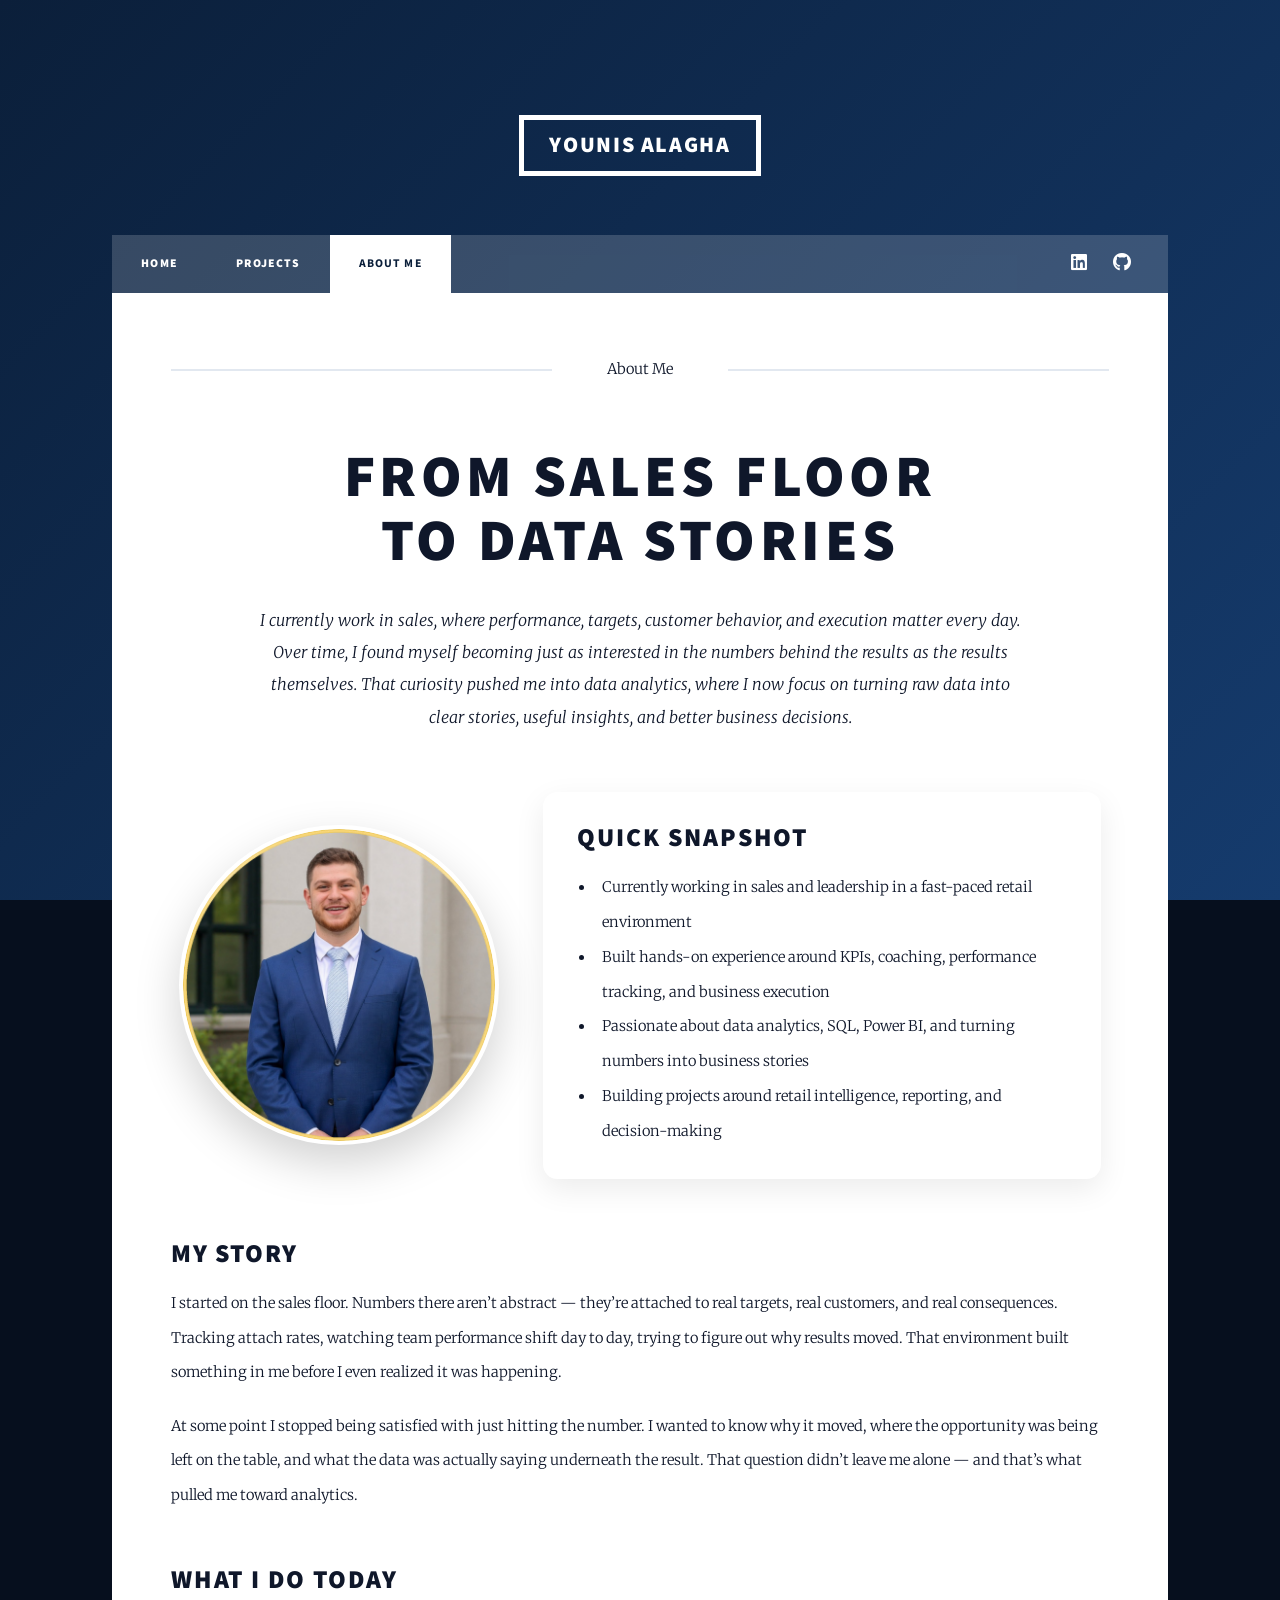
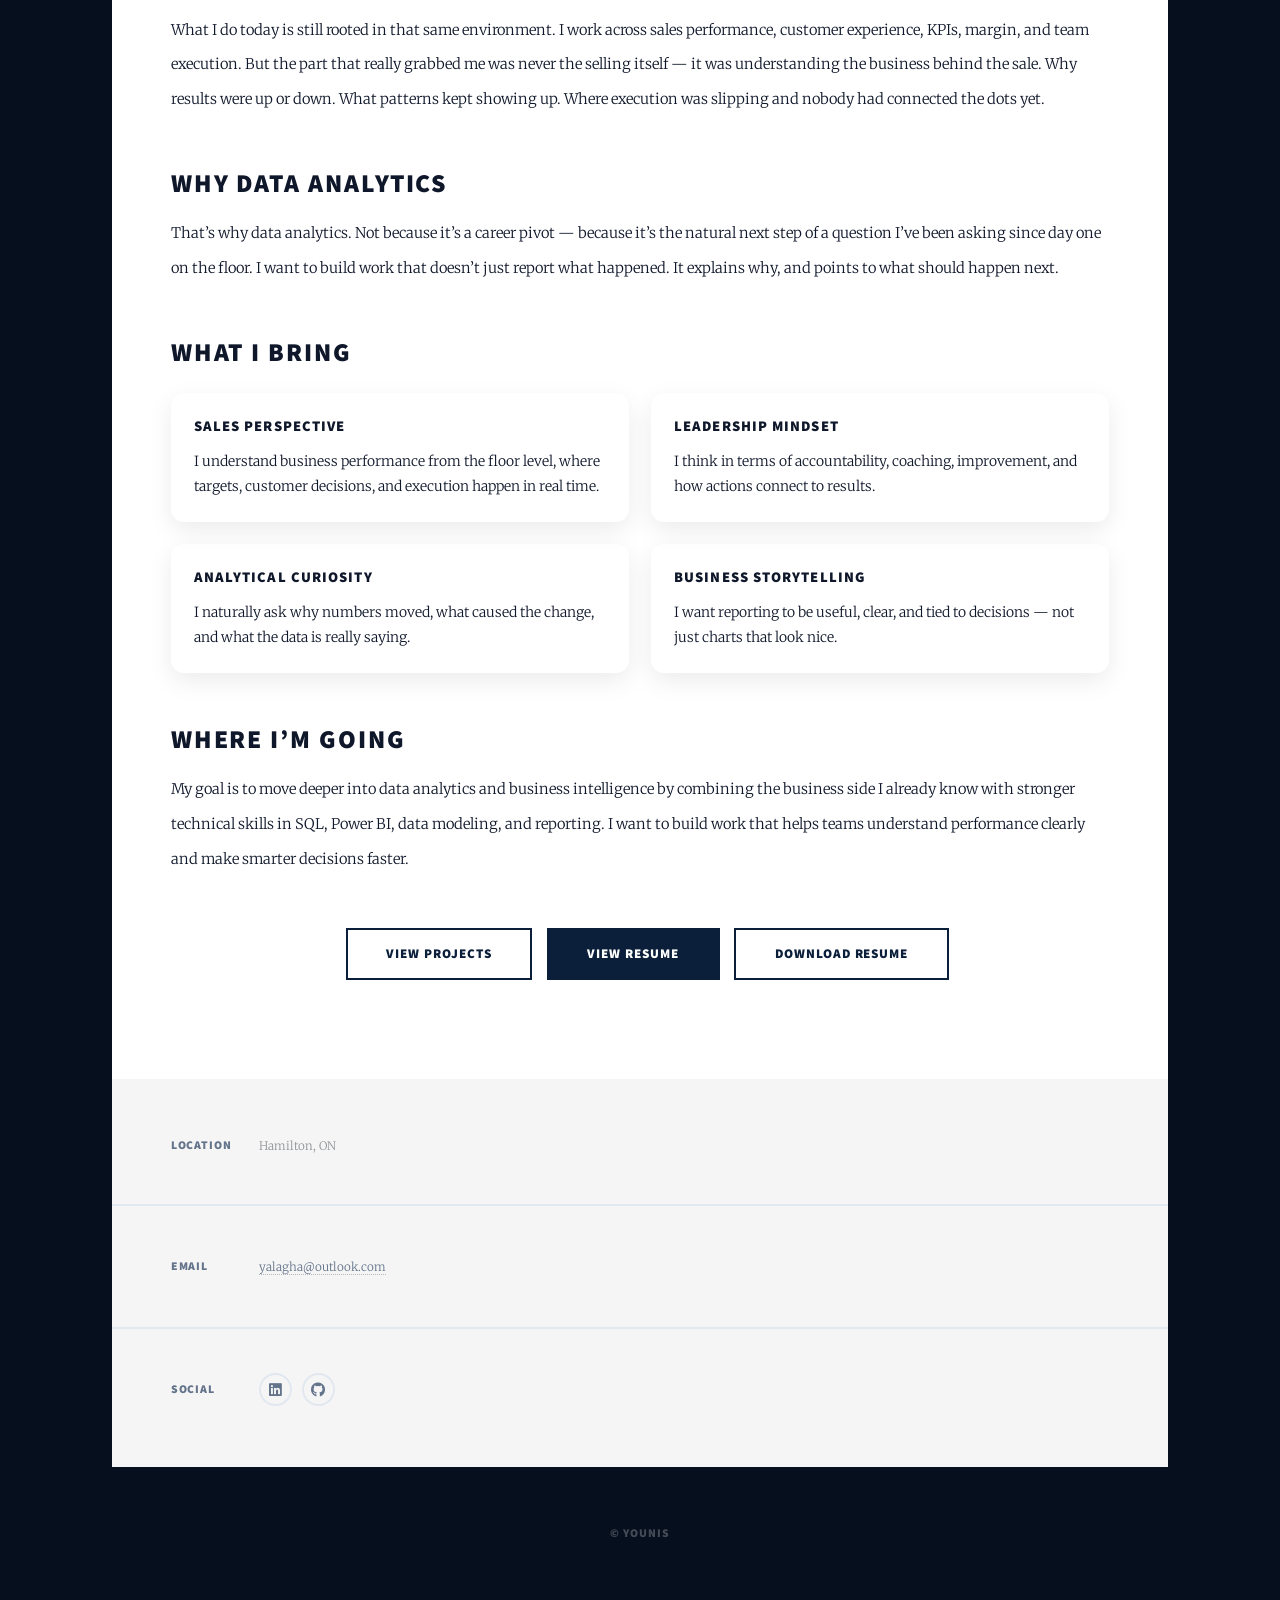
==== commit 5d1bf2fc: "Add files via upload" ====
--- a/AboutMe.html
+++ b/AboutMe.html
@@ -26,7 +26,6 @@
 					<li><a href="index.html">Home</a></li>
 					<li><a href="index.html#projects">Projects</a></li>
 					<li class="active"><a href="AboutMe.html">About Me</a></li>
-					<li><a href="elements.html">Contact</a></li>
 				</ul>
 				<ul class="icons">
 					<li>
@@ -76,65 +75,31 @@
 						<section class="about-section">
 							<h2>My Story</h2>
 							<p>
-								My background started on the business side. Working in sales taught me how much numbers actually matter when they are tied to real pressure,
-								real goals, and real people. Daily results were never just numbers on a page. They reflected customer behavior, execution quality,
-								team performance, missed opportunities, and where the business was winning or slipping.
+								I started on the sales floor. Numbers there aren&rsquo;t abstract &mdash; they&rsquo;re attached to real targets, real customers, and real consequences.
+								Tracking attach rates, watching team performance shift day to day, trying to figure out why results moved.
+								That environment built something in me before I even realized it was happening.
 							</p>
 							<p>
-								That is what pulled me into analytics. I became more interested in understanding <strong>why</strong> performance moved,
-								what patterns were hiding in the data, and how reporting could help turn confusion into clarity.
-								What started as curiosity became a real passion for analysis, reporting, and storytelling through data.
+								At some point I stopped being satisfied with just hitting the number. I wanted to know why it moved, where the opportunity was being left on the table,
+								and what the data was actually saying underneath the result. That question didn&rsquo;t leave me alone &mdash; and that&rsquo;s what pulled me toward analytics.
 							</p>
 						</section>
 
 						<section class="about-section">
 							<h2>What I Do Today</h2>
 							<p>
-								I currently work in sales, but the part of the job that really grabbed me was the performance side:
-								tracking KPIs, understanding gaps, spotting patterns, and connecting day-to-day execution to actual results.
-								That is where I found the shift happening. I was no longer just interested in selling. I was interested in understanding the business behind the sale.
+								What I do today is still rooted in that same environment. I work across sales performance, customer experience, KPIs, margin, and team execution.
+								But the part that really grabbed me was never the selling itself &mdash; it was understanding the business behind the sale.
+								Why results were up or down. What patterns kept showing up. Where execution was slipping and nobody had connected the dots yet.
 							</p>
-							<ul>
-								<li>Work with sales targets, customer experience, and day-to-day performance execution</li>
-								<li>Track metrics like sales performance, attach rates, services, memberships, margin, and team results</li>
-								<li>Use performance reviews and KPI tracking to spot gaps and improve execution</li>
-								<li>Think beyond the result itself and look for the reason behind it</li>
-							</ul>
 						</section>
 
 						<section class="about-section">
 							<h2>Why Data Analytics</h2>
 							<p>
-								What pulled me into data was simple: I like making sense of what is happening.
-								I like taking messy information, organizing it properly, and turning it into something people can actually use.
-								The best analysis does not just report a number. It explains the story behind the number.
+								That&rsquo;s why data analytics. Not because it&rsquo;s a career pivot &mdash; because it&rsquo;s the natural next step of a question I&rsquo;ve been asking since day one on the floor.
+								I want to build work that doesn&rsquo;t just report what happened. It explains why, and points to what should happen next.
 							</p>
-							<p>
-								That is the kind of work I want to keep building — work that answers questions like:
-							</p>
-							<ul>
-								<li>Why are results up or down?</li>
-								<li>Where is the business losing opportunity?</li>
-								<li>What trend actually matters?</li>
-								<li>What action should happen next?</li>
-							</ul>
-						</section>
-
-						<section class="about-section">
-							<h2>What I’ve Been Building</h2>
-							<p>
-								I’ve been building practical projects around SQL, Power BI, Excel, and business reporting.
-								One of my main projects is a retail intelligence system built from six source datasets:
-								<strong>three CRM datasets and three ERP datasets</strong>.
-								The goal was to take raw business data and turn it into a structured model that supports reporting and decision-making.
-							</p>
-							<ul>
-								<li><strong>CRM datasets:</strong> customer info, product info, and sales details</li>
-								<li><strong>ERP datasets:</strong> customer reference, location data, and product category data</li>
-								<li>Built Bronze, Silver, and Gold layers in SQL for structured transformation</li>
-								<li>Created business-ready outputs for reporting, analysis, and Power BI dashboards</li>
-								<li>Focused on turning warehouse logic into actual business insight</li>
-							</ul>
 						</section>
 
 						<section class="about-section">
@@ -187,28 +152,6 @@
 
 			<!-- Footer -->
 			<footer id="footer">
-				<section>
-					<form method="post" action="https://formspree.io/f/mkoqkweq">
-						<div class="fields">
-							<div class="field">
-								<label for="name">Name</label>
-								<input type="text" name="name" id="name" required />
-							</div>
-							<div class="field">
-								<label for="email">Email</label>
-								<input type="email" name="email" id="email" required />
-							</div>
-							<div class="field">
-								<label for="message">Message</label>
-								<textarea name="message" id="message" rows="3" required></textarea>
-							</div>
-						</div>
-						<ul class="actions">
-							<li><input type="submit" value="Send Message" /></li>
-						</ul>
-					</form>
-				</section>
-
 				<section class="split contact">
 					<section class="alt">
 						<h3>Location</h3>
--- a/assets/css/main.css
+++ b/assets/css/main.css
@@ -5035,14 +5035,101 @@
 .hero-divider { display: none !important; }
 .hero-role    { display: none !important; }
 
+/* Scroll-down indicator */
+.hero-scroll-hint {
+	position: absolute;
+	bottom: 5.5rem; /* clears the 4rem nav overlap + breathing room */
+	left: 50%;
+	transform: translateX(-50%);
+	display: flex;
+	flex-direction: column;
+	align-items: center;
+	gap: 0.4rem;
+	opacity: 0.5;
+	animation: scrollBounce 2s infinite;
+	cursor: pointer;
+	text-decoration: none !important;
+	border: none !important;
+}
+
+.hero-scroll-hint span {
+	font-size: 0.7rem;
+	letter-spacing: 0.15em;
+	text-transform: uppercase;
+	color: #fff;
+}
+
+.hero-scroll-hint svg {
+	width: 20px;
+	height: 20px;
+	stroke: #fff;
+	fill: none;
+	stroke-width: 2;
+	stroke-linecap: round;
+}
+
+@keyframes scrollBounce {
+	0%, 100% { transform: translateX(-50%) translateY(0); opacity: 0.5; }
+	50%       { transform: translateX(-50%) translateY(7px); opacity: 0.8; }
+}
+
+/* Desktop: hide mobile buttons + scroll hint */
+.hero-actions-mobile { display: none !important; }
+.hero-scroll-hint    { display: none !important; }
+
 @media screen and (max-width: 980px) {
 	.hero-heading { font-size: 3.4rem !important; }
 }
 
 @media screen and (max-width: 736px) {
-	#intro.home-intro { padding: 2rem !important; }
-	.hero-heading     { font-size: 2.6rem !important; }
-	.hero-actions     { flex-direction: column !important; align-items: center; }
+	/* Show mobile set, hide desktop set */
+	.hero-actions-desktop { display: none !important; }
+	.hero-actions-mobile  { display: flex !important; flex-direction: column; align-items: stretch; width: 100%; gap: 0.75rem; }
+	.hero-scroll-hint     { display: flex !important; }
+
+	#intro.home-intro {
+		padding: 2rem 1.5rem 7rem !important;
+		min-height: 100svh !important;
+		justify-content: center !important;
+	}
+
+	.hero-inner {
+		width: 100%;
+		max-width: 100%;
+	}
+
+	.hero-welcome {
+		font-size: 0.85rem !important;
+	}
+
+	.hero-heading {
+		font-size: 2.8rem !important;
+		line-height: 1.1 !important;
+	}
+
+	.hero-sub {
+		font-size: 0.95rem !important;
+		max-width: 100% !important;
+		color: rgba(255,255,255,0.68) !important;
+	}
+
+	/* Full-width tap-friendly buttons on mobile */
+	.hero-actions-mobile .hero-btn-primary,
+	.hero-actions-mobile .hero-btn-ghost {
+		width: 100% !important;
+		justify-content: center !important;
+		text-align: center !important;
+		padding: 1rem 1.5rem !important;
+		font-size: 0.95rem !important;
+		border-radius: 8px !important;
+	}
+
+	/* Nav links bigger on mobile */
+	#nav ul.links li a {
+		font-size: 0.85rem !important;
+		padding: 0 1rem !important;
+		letter-spacing: 0.08em !important;
+	}
 }
 
 /* What I Do — Highlight Cards */
